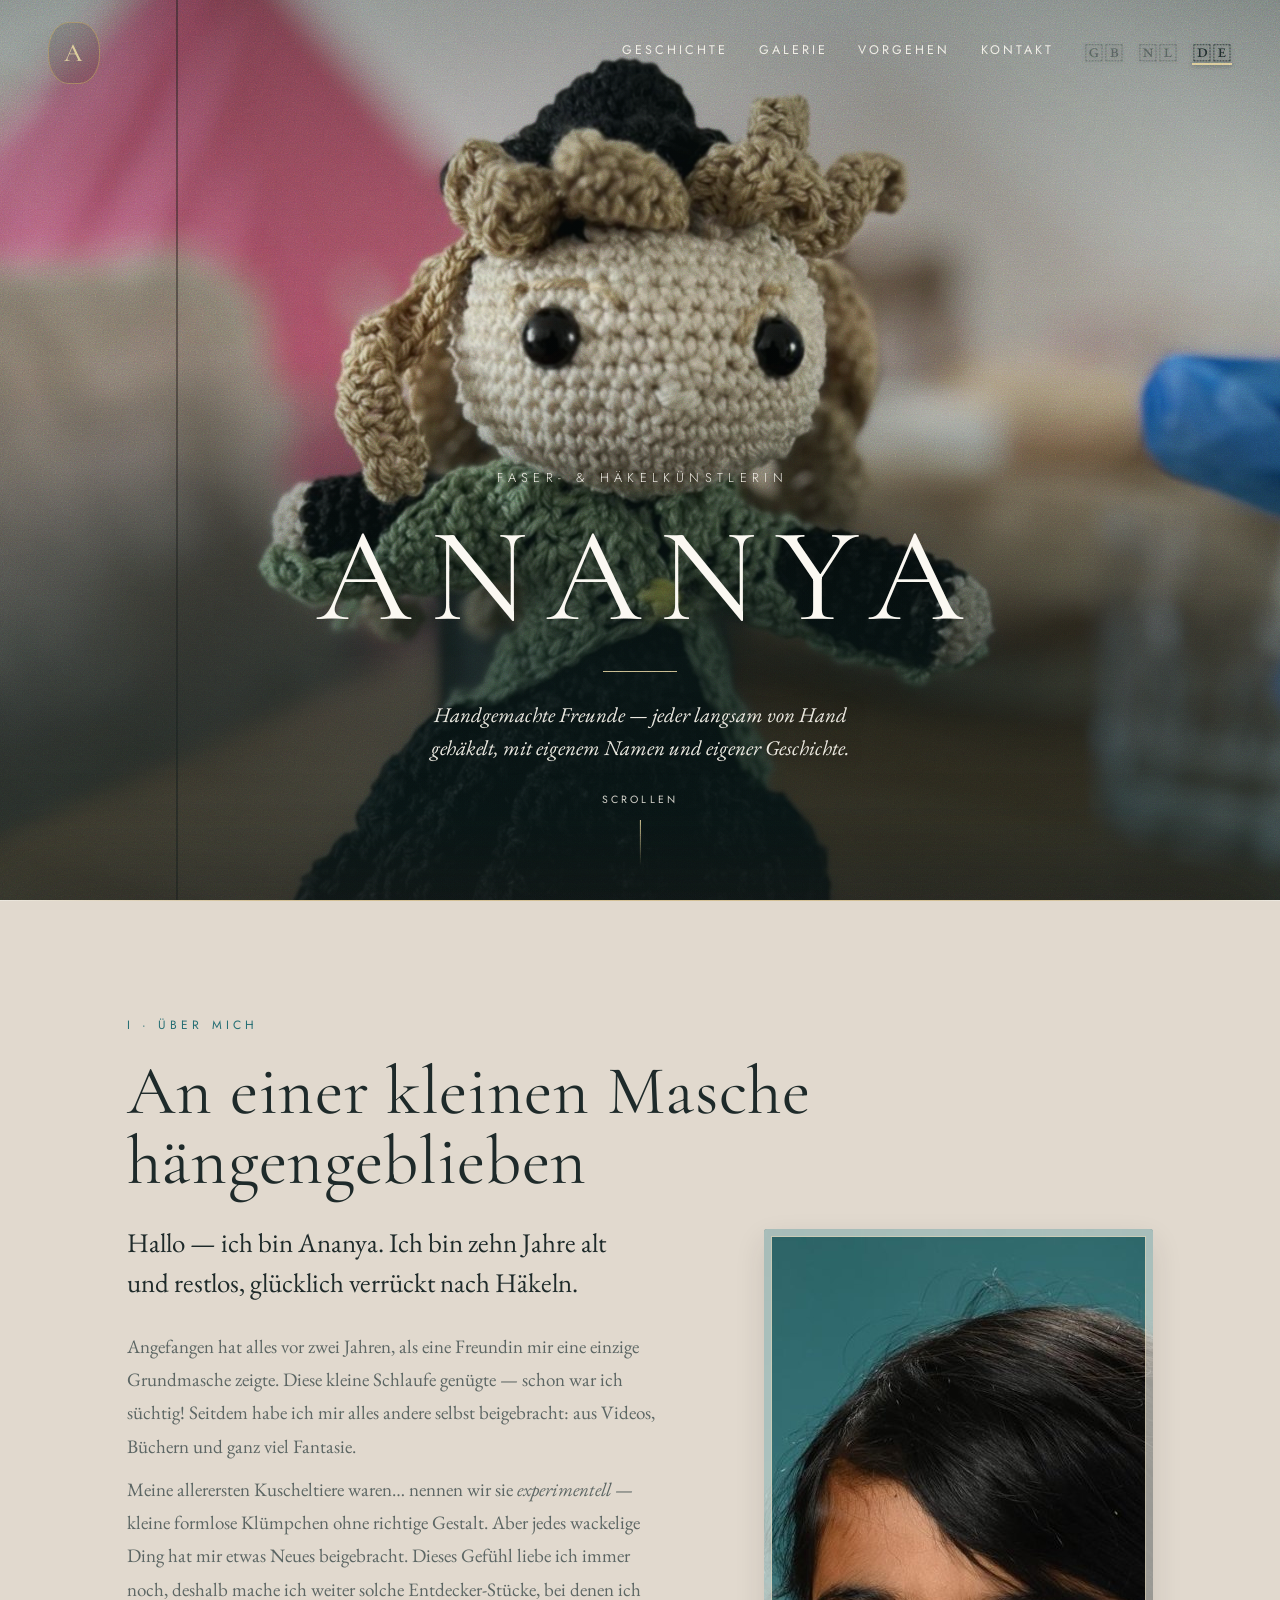
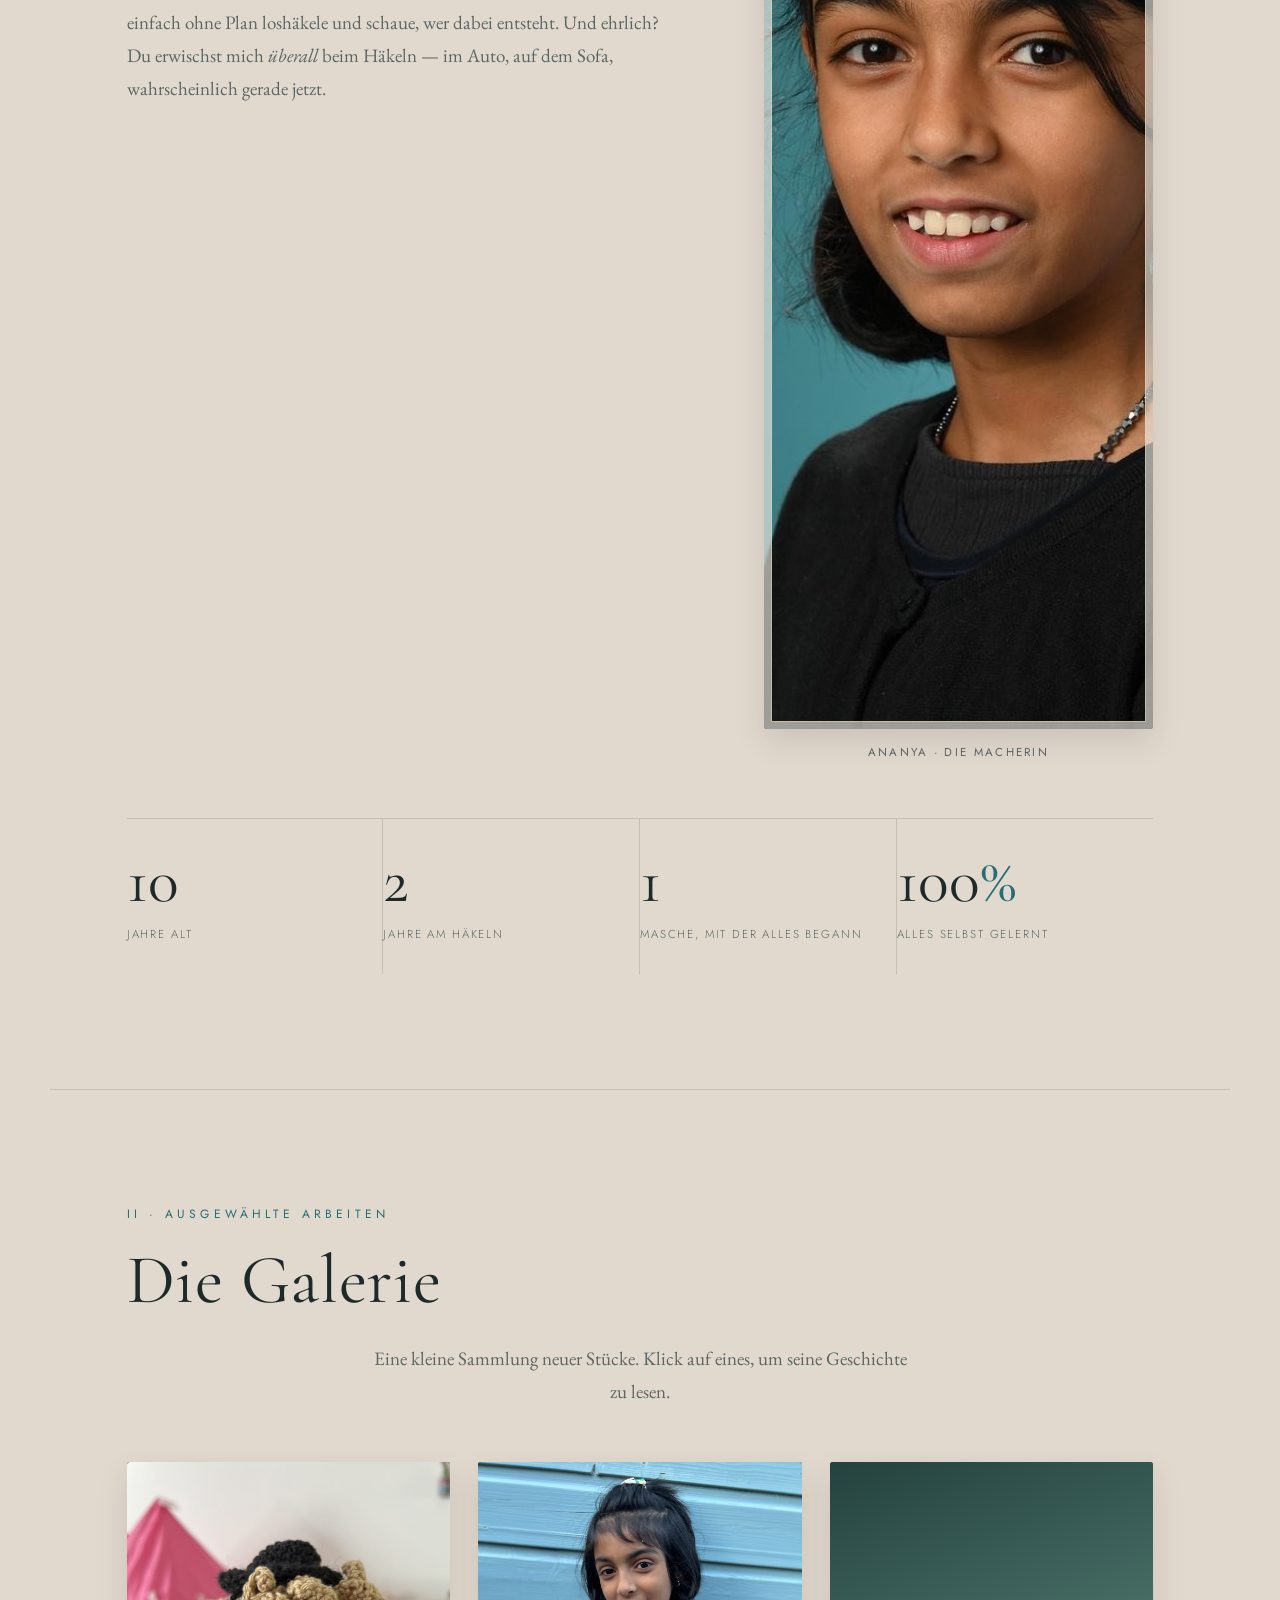
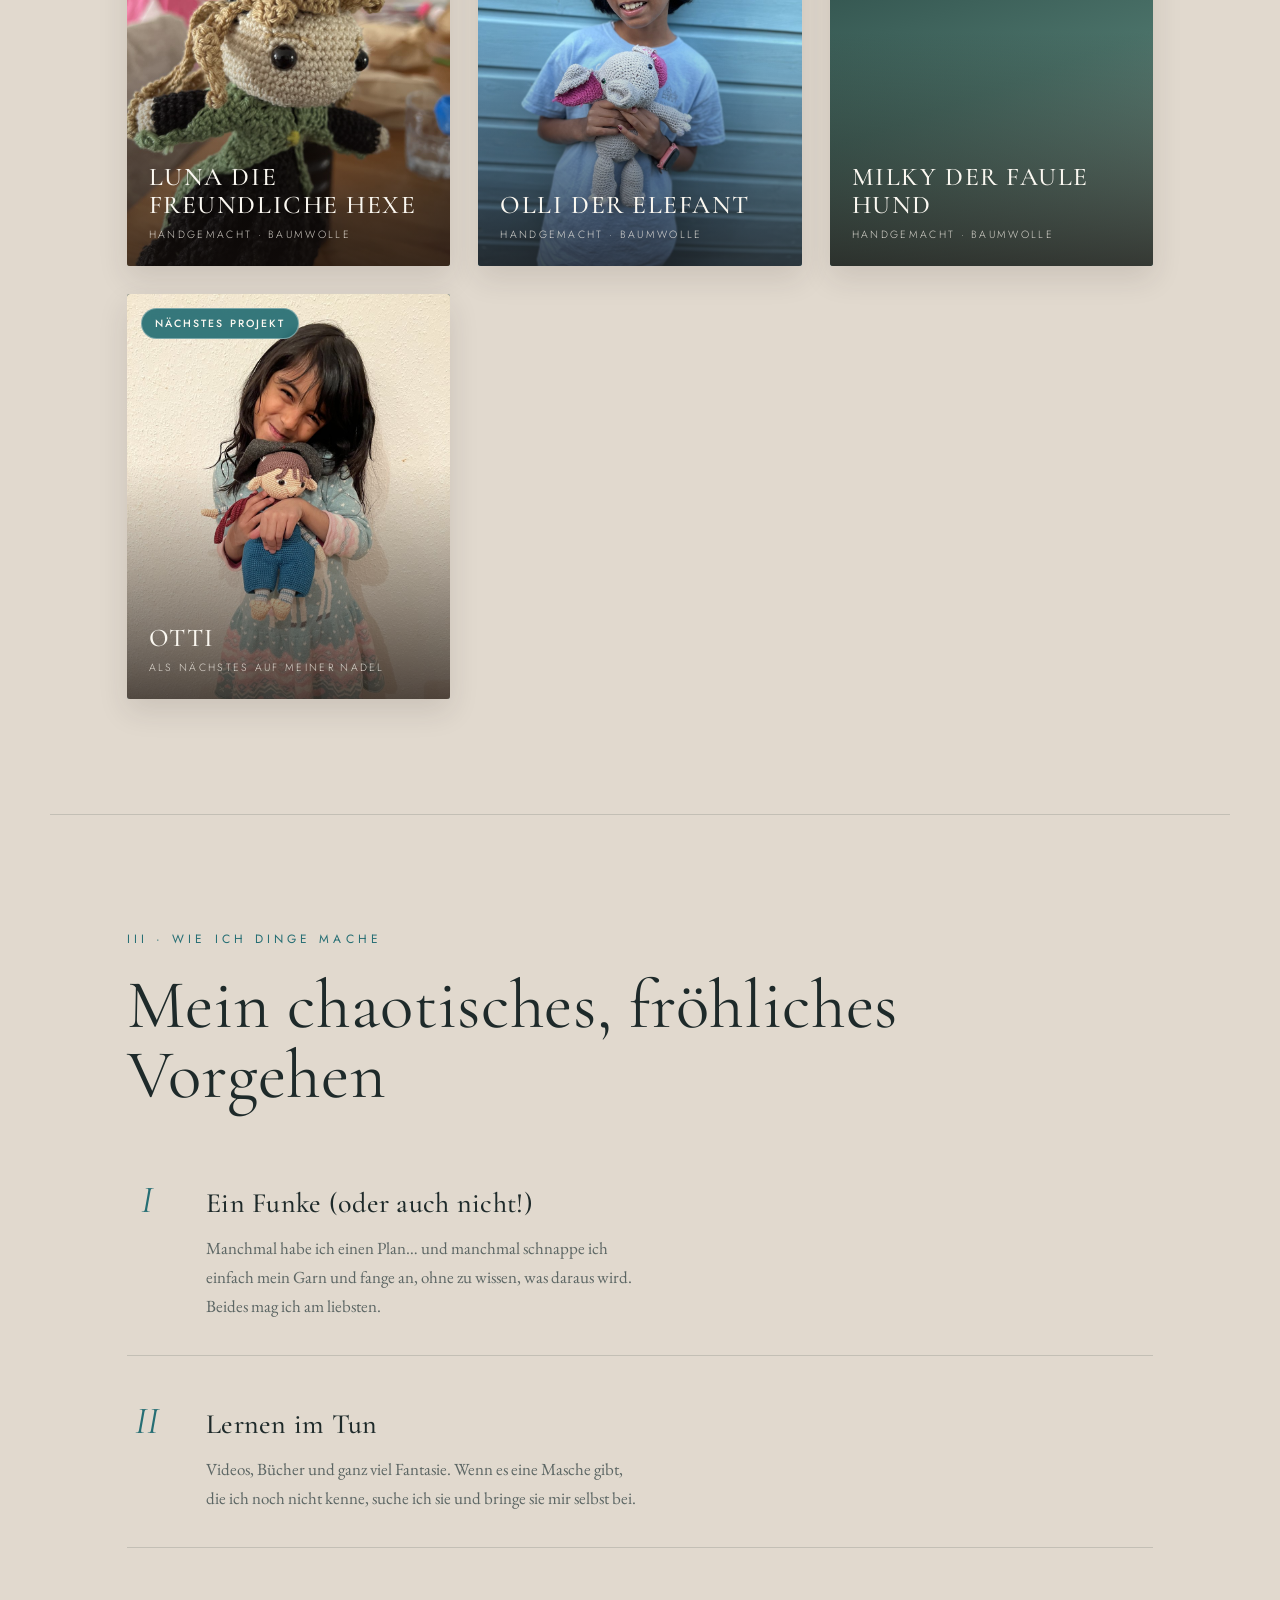
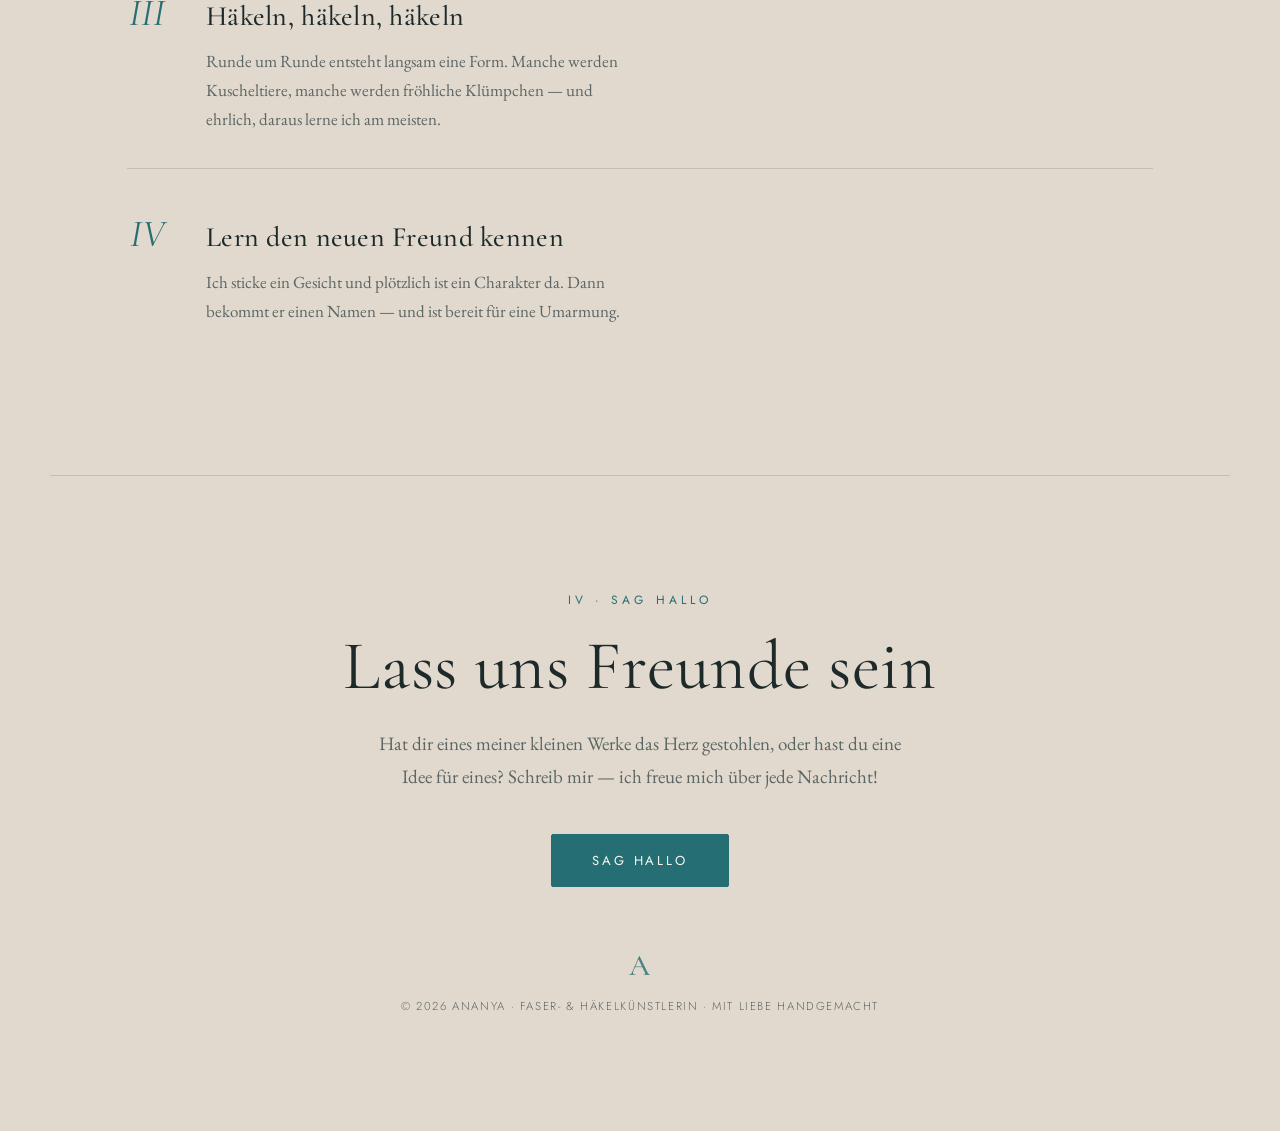
==== de.html @ 530c60c3 "Add Milky the Lazy Dog to the gallery Early finished piece added after Olli on all three language pa" ====
<!DOCTYPE html>
<html lang="de">
<head>
  <meta charset="UTF-8" />
  <meta name="viewport" content="width=device-width, initial-scale=1.0" />
  <meta name="description" content="Ananya — Faser- und Häkelkünstlerin. Mit Hingabe gefertigte Schätze zum Behalten, aus natürlichen Garnen in kleinen Mengen." />
  <title>Ananya · Faser- &amp; Häkelkünstlerin</title>
  <link rel="alternate" hreflang="en" href="https://anyaprojects.github.io/Crochet-web/" />
  <link rel="alternate" hreflang="nl" href="https://anyaprojects.github.io/Crochet-web/nl.html" />
  <link rel="alternate" hreflang="de" href="https://anyaprojects.github.io/Crochet-web/de.html" />
  <link rel="alternate" hreflang="x-default" href="https://anyaprojects.github.io/Crochet-web/" />
  <link rel="preconnect" href="https://fonts.googleapis.com" />
  <link rel="preconnect" href="https://fonts.gstatic.com" crossorigin />
  <link href="https://fonts.googleapis.com/css2?family=Cormorant+Garamond:ital,wght@0,300;0,400;0,500;0,600;1,400;1,500&family=EB+Garamond:ital,wght@0,400;0,500;1,400&family=Jost:wght@300;400;500&display=swap" rel="stylesheet" />
  <link rel="stylesheet" href="styles.css" />
</head>

<body>

  <div class="backdrop" aria-hidden="true">
    <div class="backdrop__photo"></div>
    <div class="backdrop__scrim"></div>
  </div>

  <div class="grain" aria-hidden="true"></div>

  <header class="topbar">
    <a class="monogram" href="#top" aria-label="Ananya — Startseite">
      <span class="monogram__mark">A</span>
    </a>
    <div class="topbar__right">
      <nav class="topnav" aria-label="Hauptmenü">
        <a href="#about">Geschichte</a>
        <a href="#gallery">Galerie</a>
        <a href="#process">Vorgehen</a>
        <a href="#contact">Kontakt</a>
      </nav>
      <nav class="langswitch" aria-label="Sprache">
        <a href="./" hreflang="en" title="English" aria-label="Englisch">🇬🇧</a>
        <a href="nl.html" hreflang="nl" title="Nederlands" aria-label="Niederländisch">🇳🇱</a>
        <a href="de.html" hreflang="de" title="Deutsch" aria-label="Deutsch" aria-current="true">🇩🇪</a>
      </nav>
    </div>
  </header>

  <main id="top">

    <section class="hero">
      <div class="hero__center">
        <p class="hero__eyebrow">Faser- &amp; Häkelkünstlerin</p>
        <h1 class="hero__name">Ananya</h1>
        <div class="hero__rule" aria-hidden="true"></div>
        <p class="hero__tag">Handgemachte Freunde — jeder langsam von Hand gehäkelt, mit eigenem Namen und eigener Geschichte.</p>
      </div>
      <a class="hero__cue" href="#about" aria-label="Zum Entdecken scrollen">
        <span>Scrollen</span>
        <span class="hero__cue-line" aria-hidden="true"></span>
      </a>
    </section>

    <div class="sheet">

      <!-- ÜBER MICH / GESCHICHTE -->
      <section id="about" class="section reveal">
        <p class="kicker">I · Über mich</p>
        <h2 class="h2">An einer kleinen Masche hängengeblieben</h2>

        <div class="about-grid">
          <div class="about-text">
            <p class="lede">
              Hallo — ich bin Ananya. Ich bin zehn Jahre alt und restlos,
              glücklich verrückt nach Häkeln.
            </p>
            <p class="prose">
              Angefangen hat alles vor zwei Jahren, als eine Freundin mir eine
              einzige Grundmasche zeigte. Diese kleine Schlaufe genügte — schon
              war ich süchtig! Seitdem habe ich mir alles andere selbst
              beigebracht: aus Videos, Büchern und ganz viel Fantasie.
            </p>
            <p class="prose">
              Meine allerersten Kuscheltiere waren… nennen wir sie
              <em>experimentell</em> — kleine formlose Klümpchen ohne richtige
              Gestalt. Aber jedes wackelige Ding hat mir etwas Neues beigebracht.
              Dieses Gefühl liebe ich immer noch, deshalb mache ich weiter solche
              Entdecker-Stücke, bei denen ich einfach ohne Plan loshäkele und
              schaue, wer dabei entsteht. Und ehrlich? Du erwischst mich
              <em>überall</em> beim Häkeln — im Auto, auf dem Sofa, wahrscheinlich
              gerade jetzt.
            </p>
          </div>

          <figure class="maker-figure">
            <div class="maker-figure__frame">
              <img src="images/portrait-maker.jpg"
                   alt="Porträt von Ananya, Faser- und Häkelkünstlerin"
                   loading="lazy" width="880" height="1100" />
            </div>
            <figcaption>Ananya · die Macherin</figcaption>
          </figure>
        </div>

        <ul class="stats" aria-label="Höhepunkte">
          <li class="stat">
            <span class="stat__num">10</span>
            <span class="stat__label">Jahre alt</span>
          </li>
          <li class="stat">
            <span class="stat__num">2</span>
            <span class="stat__label">Jahre am Häkeln</span>
          </li>
          <li class="stat">
            <span class="stat__num">1</span>
            <span class="stat__label">Masche, mit der alles begann</span>
          </li>
          <li class="stat">
            <span class="stat__num">100<span class="stat__accent">%</span></span>
            <span class="stat__label">Alles selbst gelernt</span>
          </li>
        </ul>
      </section>

      <!-- GALERIE -->
      <section id="gallery" class="section reveal">
        <p class="kicker">II · Ausgewählte Arbeiten</p>
        <h2 class="h2">Die Galerie</h2>
        <p class="prose prose--center">Eine kleine Sammlung neuer Stücke. Klick auf eines, um seine Geschichte zu lesen.</p>

        <div class="gallery" role="list">

          <!-- LUNA — fertig -->
          <button class="piece" type="button" role="listitem"
                  style="--photo:url('images/gallery-01.jpg')"
                  data-title="Luna die freundliche Hexe"
                  data-yarn="Baumwolle — Salbeigrün, Schwarz &amp; Weizen"
                  data-stitch="Amigurumi, feste Maschen in Runden"
                  data-swatch="e"
                  data-story="Luna ist eine freundliche kleine Hexe, die ich gemacht habe — ein salbeigrüner Mantel, ein schwingendes schwarzes Kleid, goldene Locken und ein kleiner spitzer Hut. Ihr Gesicht habe ich von Hand bestickt, damit sie lieb und neugierig schaut. Sie ist eine Glücksfreundin, keine gruselige Hexe!">
            <span class="piece__img" data-swatch="e"></span>
            <span class="piece__scrim"></span>
            <span class="piece__meta">
              <span class="piece__name">Luna die freundliche Hexe</span>
              <span class="piece__tag">Handgemacht · Baumwolle</span>
            </span>
          </button>

          <!-- OLLI — fertig -->
          <button class="piece" type="button" role="listitem"
                  style="--photo:url('images/gallery-03.jpg')"
                  data-title="Olli der Elefant"
                  data-yarn="Baumwolle — Taubengrau &amp; Magenta"
                  data-stitch="Amigurumi, feste Maschen in Runden"
                  data-swatch="d"
                  data-story="Olli ist ein fröhlicher, verspielter Elefant, inspiriert von einem meiner engen Freunde. Er ist aus weichem taubengrauem Baumwollgarn gehäkelt, mit großen Schlappohren in leuchtendem Magenta, einem kleinen geringelten Rüssel und einem frechen Grinsen. Er ist immer für ein Spiel zu haben — oder zum Kuscheln.">
            <span class="piece__img" data-swatch="d"></span>
            <span class="piece__scrim"></span>
            <span class="piece__meta">
              <span class="piece__name">Olli der Elefant</span>
              <span class="piece__tag">Handgemacht · Baumwolle</span>
            </span>
          </button>

          <!-- MILKY — fertig (frühes Werk; füge images/gallery-04.jpg für ein Foto hinzu) -->
          <button class="piece" type="button" role="listitem"
                  data-title="Milky der faule Hund"
                  data-yarn="Baumwolle — Creme &amp; Milchweiß"
                  data-stitch="Amigurumi, feste Maschen in Runden"
                  data-swatch="c"
                  data-story="Milky ist der faulste kleine Blob meiner ganzen Sammlung — und ehrlich gesagt auch der allersüßeste. Einer der allerersten Freunde, die ich je gemacht habe: Dieser verschlafene Hund ist ganz weiche, cremefarbene Kuschelei und hat es mit gar nichts eilig. Am glücklichsten ist er, wenn er flach daliegt und einfach nichts tut, für immer.">
            <span class="piece__img" data-swatch="c"></span>
            <span class="piece__scrim"></span>
            <span class="piece__meta">
              <span class="piece__name">Milky der faule Hund</span>
              <span class="piece__tag">Handgemacht · Baumwolle</span>
            </span>
          </button>

          <!-- OTTI — nächstes Projekt -->
          <button class="piece" type="button" role="listitem"
                  style="--photo:url('images/gallery-02.jpg')"
                  data-title="Otti"
                  data-yarn="Baumwolle — Petrol &amp; Anthrazit"
                  data-stitch="Amigurumi, feste Maschen in Runden"
                  data-swatch="b"
                  data-story="Otti ist der kleine Freund, den ich als Nächstes mache — ein fröhlicher Kerl in petrolfarbener Latzhose und einem schlaffen grauen Hut. Auf dieses Projekt freue ich mich am meisten, und er kommt in die Galerie, sobald er fertig ist!">
            <span class="piece__badge">Nächstes Projekt</span>
            <span class="piece__img" data-swatch="b"></span>
            <span class="piece__scrim"></span>
            <span class="piece__meta">
              <span class="piece__name">Otti</span>
              <span class="piece__tag">Als Nächstes auf meiner Nadel</span>
            </span>
          </button>

        </div>
      </section>

      <!-- VORGEHEN -->
      <section id="process" class="section reveal">
        <p class="kicker">III · Wie ich Dinge mache</p>
        <h2 class="h2">Mein chaotisches, fröhliches Vorgehen</h2>

        <ol class="process">
          <li class="step">
            <span class="step__num">I</span>
            <div class="step__body">
              <h3 class="step__title">Ein Funke (oder auch nicht!)</h3>
              <p>Manchmal habe ich einen Plan… und manchmal schnappe ich einfach mein Garn und fange an, ohne zu wissen, was daraus wird. Beides mag ich am liebsten.</p>
            </div>
          </li>
          <li class="step">
            <span class="step__num">II</span>
            <div class="step__body">
              <h3 class="step__title">Lernen im Tun</h3>
              <p>Videos, Bücher und ganz viel Fantasie. Wenn es eine Masche gibt, die ich noch nicht kenne, suche ich sie und bringe sie mir selbst bei.</p>
            </div>
          </li>
          <li class="step">
            <span class="step__num">III</span>
            <div class="step__body">
              <h3 class="step__title">Häkeln, häkeln, häkeln</h3>
              <p>Runde um Runde entsteht langsam eine Form. Manche werden Kuscheltiere, manche werden fröhliche Klümpchen — und ehrlich, daraus lerne ich am meisten.</p>
            </div>
          </li>
          <li class="step">
            <span class="step__num">IV</span>
            <div class="step__body">
              <h3 class="step__title">Lern den neuen Freund kennen</h3>
              <p>Ich sticke ein Gesicht und plötzlich ist ein Charakter da. Dann bekommt er einen Namen — und ist bereit für eine Umarmung.</p>
            </div>
          </li>
        </ol>
      </section>

      <!-- KONTAKT / FOOTER -->
      <footer id="contact" class="section section--contact reveal">
        <p class="kicker">IV · Sag Hallo</p>
        <h2 class="h2">Lass uns Freunde sein</h2>
        <p class="prose prose--center">
          Hat dir eines meiner kleinen Werke das Herz gestohlen, oder hast du
          eine Idee für eines? Schreib mir — ich freue mich über jede Nachricht!
        </p>
        <a class="btn" data-contact data-subject="Hallo über deine Website" href="#contact">Sag Hallo</a>

        <div class="footer__base">
          <span class="monogram__mark monogram__mark--sm">A</span>
          <p class="footer__fine">© <span id="year"></span> Ananya · Faser- &amp; Häkelkünstlerin · Mit Liebe handgemacht</p>
        </div>
      </footer>

    </div><!-- /.sheet -->
  </main>

  <!-- LIGHTBOX -->
  <div class="lightbox" id="lightbox" role="dialog" aria-modal="true" aria-labelledby="lb-title" hidden>
    <div class="lightbox__backdrop" data-close></div>
    <div class="lightbox__panel" role="document">
      <button class="lightbox__close" type="button" data-close aria-label="Vorschau schließen">×</button>
      <div class="lightbox__media" id="lb-media" aria-hidden="true"></div>
      <div class="lightbox__body">
        <p class="kicker">Ausgewählte Arbeit</p>
        <h3 class="lightbox__title" id="lb-title">Name des Stücks</h3>
        <div class="lightbox__rule" aria-hidden="true"></div>
        <dl class="lightbox__specs">
          <div class="spec">
            <dt>Garnart</dt>
            <dd id="lb-yarn">—</dd>
          </div>
          <div class="spec">
            <dt>Verwendete Masche</dt>
            <dd id="lb-stitch">—</dd>
          </div>
        </dl>
        <p class="lightbox__story" id="lb-story">Beschreibung der Geschichte.</p>
      </div>
    </div>
  </div>

  <script src="script.js"></script>
</body>
</html>
---- styles.css ----
/* =========================================================================
   ANANYA — Fiber & Crochet Artist | Editorial Portfolio
   styles.css
   -------------------------------------------------------------------------
   A quiet, devotional, fine-art aesthetic. One fixed full-bleed photograph
   sits behind everything; content scrolls over it on a frosted cream sheet.
   Palette: marsala · cream · sage · gold. Type: Cormorant Garamond (display,
   widely tracked), EB Garamond (prose), Jost (small uppercase labels).

   CONTENTS
     1. Tokens
     2. Base + grain
     3. Fixed backdrop (the photograph)
     4. Topbar (monogram + nav)
     5. Hero
     6. Sheet + sections (kicker, headings, prose)
     7. Stats
     8. Gallery (reference-style image cards)
     9. Process
    10. Contact + button + footer
    11. Lightbox
    12. Motion
    13. Responsive
   ========================================================================= */

/* -------------------------------------------------------------------------
   1. TOKENS
   ------------------------------------------------------------------------- */
:root {
  --font-display: "Cormorant Garamond", Georgia, serif;
  --font-prose:   "EB Garamond", Georgia, serif;
  --font-label:   "Jost", system-ui, sans-serif;

  /* Teal & cream palette — teal sampled from Ananya's portrait (#30676B) */
  --bone:       #F4EEE3;   /* warm cream sheet     */
  --bone-2:     #E7E0D0;   /* deeper sand          */
  --paper:      #FBF8F1;   /* lightest cream       */
  --ink:        #1E2A2A;   /* deep teal-charcoal   */
  --ink-soft:   #5C6664;   /* muted slate          */
  --marsala:    #256E74;   /* PRIMARY accent — petrol teal */
  --marsala-2:  #184E54;   /* deeper teal          */
  --teal-glow:  #3F8B8F;   /* lighter teal         */
  --sage:       #7E8A6C;   /* soft green (Luna)    */
  --gold:       #C0A15B;   /* thread / trim gold — complements teal */
  --gold-soft:  #DAC994;
  --taupe:      #B4A48C;
  --line:       rgba(30, 42, 42, 0.15);
  --line-gold:  rgba(192, 161, 91, 0.55);

  /* Placeholder "photo" duotones for the gallery (muted, filmic, teal family) */
  --sw-a: linear-gradient(160deg, #12383c 0%, #256e74 55%, #4f9a9c 100%);   /* petrol teal */
  --sw-b: linear-gradient(160deg, #1c3038 0%, #3d5f70 55%, #6f92a6 100%);   /* steel blue  */
  --sw-c: linear-gradient(160deg, #24423f 0%, #4a7168 55%, #8aa79a 100%);   /* teal-green  */
  --sw-d: linear-gradient(160deg, #2f3a2c 0%, #566047 55%, #8b9a76 100%);   /* sage        */
  --sw-e: linear-gradient(160deg, #16343a 0%, #2f6068 55%, #5f9296 100%);   /* deep teal   */
  --sw-f: linear-gradient(160deg, #3a4a40 0%, #607a6a 55%, #9ab0a0 100%);   /* muted moss  */

  --radius:    4px;    /* editorial = nearly square corners */
  --radius-img: 3px;
  --shadow:    0 24px 60px rgba(43, 35, 32, 0.18);
  --shadow-sm: 0 12px 30px rgba(43, 35, 32, 0.12);
  --ease: cubic-bezier(0.22, 1, 0.36, 1);

  --sheet-max: 1180px;
}

/* -------------------------------------------------------------------------
   2. BASE + GRAIN
   ------------------------------------------------------------------------- */
*, *::before, *::after { box-sizing: border-box; }

html { scroll-behavior: smooth; }

body {
  margin: 0;
  font-family: var(--font-prose);
  color: var(--ink);
  background: #2b2320;      /* fallback behind the photo */
  line-height: 1.65;
  -webkit-font-smoothing: antialiased;
  text-rendering: optimizeLegibility;
}

img { max-width: 100%; display: block; }
a { color: inherit; }

/* Fine film grain across the whole page */
.grain {
  position: fixed;
  inset: 0;
  z-index: 60;
  pointer-events: none;
  opacity: 0.4;
  mix-blend-mode: overlay;
  background-image: url("data:image/svg+xml,%3Csvg xmlns='http://www.w3.org/2000/svg' width='160' height='160'%3E%3Cfilter id='n'%3E%3CfeTurbulence type='fractalNoise' baseFrequency='0.85' numOctaves='2' stitchTiles='stitch'/%3E%3C/filter%3E%3Crect width='100%25' height='100%25' filter='url(%23n)'/%3E%3C/svg%3E");
}

/* -------------------------------------------------------------------------
   3. FIXED BACKDROP — the single photograph (fixed via position, not
      background-attachment, which is janky on mobile).
   ------------------------------------------------------------------------- */
.backdrop { position: fixed; inset: 0; z-index: 0; overflow: hidden; }

.backdrop__photo {
  position: absolute;
  inset: -4%;
  /* Drop in images/hero.jpg to replace the gradient. The gradient is a
     mood-matched, out-of-focus placeholder (warm botanical haze). */
  --hero-photo: url("images/hero.jpg");
  background-image:
    var(--hero-photo, none),
    radial-gradient(60% 55% at 72% 30%, rgba(214, 199, 154, 0.55) 0%, rgba(214,199,154,0) 60%),
    radial-gradient(50% 60% at 22% 20%, rgba(158, 138, 106, 0.5) 0%, rgba(158,138,106,0) 60%),
    radial-gradient(80% 80% at 30% 90%, rgba(122, 46, 60, 0.35) 0%, rgba(122,46,60,0) 60%),
    linear-gradient(150deg, #6f6552 0%, #877a5f 40%, #7a6f58 70%, #514a3d 100%);
  background-size: cover;
  background-position: center 34%;   /* keep Luna's hat + face in frame */
  filter: saturate(0.94) contrast(1.02);
  transform: scale(1.02);
  will-change: transform;
}

/* Vignette + tint so overlaid text reads and the mood stays quiet */
.backdrop__scrim {
  position: absolute;
  inset: 0;
  background:
    /* soft dark pool low-center so the title reads over any photo */
    radial-gradient(90% 55% at 50% 74%, rgba(10,24,24,0.62) 0%, rgba(10,24,24,0) 72%),
    radial-gradient(120% 90% at 50% 26%, rgba(0,0,0,0) 40%, rgba(14,30,30,0.55) 100%),
    linear-gradient(180deg, rgba(14,30,30,0.40) 0%, rgba(14,30,30,0.10) 40%, rgba(14,30,30,0.52) 100%);
}

/* -------------------------------------------------------------------------
   4. TOPBAR — fixed monogram + minimal nav
   ------------------------------------------------------------------------- */
.topbar {
  position: fixed;
  top: 0; left: 0; right: 0;
  z-index: 50;
  display: flex;
  align-items: center;
  justify-content: space-between;
  padding: 22px clamp(20px, 4vw, 48px);
  pointer-events: none;
  transition: background-color 0.4s var(--ease), padding 0.4s var(--ease),
              box-shadow 0.4s var(--ease);
}
.topbar > * { pointer-events: auto; }

/* Scrolled state — over the cream sheet the bar tints so dark type reads */
.topbar.is-scrolled {
  padding-top: 14px;
  padding-bottom: 14px;
  background: rgba(245, 238, 225, 0.86);
  backdrop-filter: blur(14px) saturate(1.05);
  -webkit-backdrop-filter: blur(14px) saturate(1.05);
  box-shadow: 0 1px 0 var(--line-gold), 0 10px 30px rgba(43, 35, 32, 0.10);
}
.topbar.is-scrolled .topnav a { color: var(--ink); }
.topbar.is-scrolled .topnav a:hover { border-color: var(--marsala); }
.topbar.is-scrolled .langswitch a { color: var(--ink); }
.topbar.is-scrolled .langswitch a:hover { border-color: var(--marsala); }
.topbar.is-scrolled .monogram {
  background: transparent;
  border-color: var(--marsala);
}
.topbar.is-scrolled .monogram__mark { color: var(--marsala); }

.monogram {
  display: grid;
  place-items: center;
  width: 52px; height: 62px;
  border: 1px solid var(--line-gold);
  border-radius: 40% / 46%;      /* soft vesica/oval frame like the reference */
  text-decoration: none;
  background: rgba(30, 24, 20, 0.16);
  backdrop-filter: blur(6px);
  -webkit-backdrop-filter: blur(6px);
}
.monogram__mark {
  font-family: var(--font-display);
  font-weight: 500;
  font-size: 26px;
  letter-spacing: 0.04em;
  color: var(--gold-soft);
  line-height: 1;
}

.topnav { display: flex; gap: clamp(16px, 2.4vw, 34px); }
.topnav a {
  font-family: var(--font-label);
  font-weight: 400;
  font-size: 12.5px;
  letter-spacing: 0.24em;
  text-transform: uppercase;
  color: rgba(251, 247, 238, 0.9);
  text-decoration: none;
  padding-bottom: 4px;
  border-bottom: 1px solid transparent;
  transition: border-color 0.3s var(--ease), color 0.3s var(--ease);
}
.topnav a:hover { border-color: var(--gold-soft); }

/* Right-hand header group: section nav + always-on language switcher */
.topbar__right { display: flex; align-items: center; gap: clamp(14px, 2.4vw, 30px); }
.langswitch { display: flex; align-items: center; gap: 14px; }
.langswitch a {
  font-size: 19px;
  line-height: 1;
  text-decoration: none;
  opacity: 0.5;                       /* inactive flags recede */
  padding-bottom: 3px;
  border-bottom: 2px solid transparent;
  filter: drop-shadow(0 1px 2px rgba(0, 0, 0, 0.4));   /* legible over any photo */
  transition: opacity 0.25s var(--ease), border-color 0.25s var(--ease), transform 0.25s var(--ease);
}
.langswitch a:hover { opacity: 1; transform: translateY(-1px); }
.langswitch a[aria-current="true"] { opacity: 1; border-bottom-color: var(--gold-soft); }

/* -------------------------------------------------------------------------
   5. HERO — the photograph shows through; only the title lives here
   ------------------------------------------------------------------------- */
main { position: relative; z-index: 10; }

.hero {
  position: relative;
  min-height: 100vh;
  display: flex;
  flex-direction: column;
  align-items: center;
  justify-content: flex-end;      /* title sits low, over Luna's dark dress */
  text-align: center;
  color: var(--paper);
  padding: 120px 24px clamp(96px, 15vh, 168px);
}

.hero__eyebrow {
  margin: 0 0 26px;
  font-family: var(--font-label);
  font-weight: 300;
  font-size: clamp(11px, 1vw, 13px);
  letter-spacing: 0.42em;
  text-transform: uppercase;
  color: rgba(251, 247, 238, 0.92);
  text-indent: 0.42em;
  text-shadow: 0 1px 16px rgba(10, 22, 22, 0.55);
}

.hero__name {
  margin: 0;
  font-family: var(--font-display);
  font-weight: 400;
  font-size: clamp(58px, 10.5vw, 158px);
  line-height: 0.94;
  letter-spacing: 0.14em;
  text-indent: 0.14em;            /* balances the tracking */
  text-transform: uppercase;
  text-shadow: 0 2px 40px rgba(0,0,0,0.35);
}

.hero__rule {
  width: 74px; height: 1px;
  margin: 30px auto 26px;
  background: var(--gold-soft);
  opacity: 0.9;
}

.hero__tag {
  margin: 0 auto;
  max-width: 44ch;
  font-family: var(--font-prose);
  font-style: italic;
  font-size: clamp(16px, 1.7vw, 21px);
  line-height: 1.6;
  color: rgba(251, 247, 238, 0.92);
  text-shadow: 0 1px 18px rgba(10, 22, 22, 0.5);
}

.hero__cue {
  position: absolute;
  bottom: 34px; left: 50%;
  transform: translateX(-50%);
  display: flex;
  flex-direction: column;
  align-items: center;
  gap: 12px;
  text-decoration: none;
  font-family: var(--font-label);
  font-size: 10.5px;
  letter-spacing: 0.3em;
  text-transform: uppercase;
  color: rgba(251, 247, 238, 0.8);
}
.hero__cue-line {
  width: 1px; height: 46px;
  background: linear-gradient(180deg, var(--gold-soft), transparent);
  animation: cue 2.4s var(--ease) infinite;
  transform-origin: top;
}
@keyframes cue {
  0%, 100% { transform: scaleY(0.4); opacity: 0.5; }
  50%      { transform: scaleY(1);   opacity: 1; }
}

/* -------------------------------------------------------------------------
   6. SHEET + SECTIONS — frosted cream paper over the fixed photo
   ------------------------------------------------------------------------- */
.sheet {
  position: relative;
  background: rgba(245, 238, 225, 0.90);
  backdrop-filter: blur(22px) saturate(1.05);
  -webkit-backdrop-filter: blur(22px) saturate(1.05);
  border-top: 1px solid rgba(255, 255, 255, 0.35);
  box-shadow: 0 -30px 80px rgba(30, 24, 20, 0.35);
}
/* thin gold hairline crowning the sheet */
.sheet::before {
  content: "";
  position: absolute;
  top: -1px; left: 0; right: 0;
  height: 1px;
  background: linear-gradient(90deg, transparent, var(--line-gold) 20%, var(--line-gold) 80%, transparent);
}

.section {
  max-width: var(--sheet-max);
  margin: 0 auto;
  padding: clamp(64px, 9vw, 130px) clamp(24px, 6vw, 88px);
  border-bottom: 1px solid var(--line);
}
.section:last-child { border-bottom: 0; }

/* Roman-numeral uppercase kicker */
.kicker {
  margin: 0 0 20px;
  font-family: var(--font-label);
  font-weight: 400;
  font-size: 12px;
  letter-spacing: 0.34em;
  text-transform: uppercase;
  color: var(--marsala);
}

.h2 {
  margin: 0 0 26px;
  font-family: var(--font-display);
  font-weight: 400;
  font-size: clamp(38px, 5.4vw, 72px);
  line-height: 1.02;
  letter-spacing: 0.01em;
  color: var(--ink);
}

.lede {
  font-size: clamp(21px, 2.3vw, 27px);
  line-height: 1.5;
  color: var(--ink);
  max-width: 40ch;
  margin: 0 0 26px;
}

.prose {
  font-size: clamp(17px, 1.5vw, 19px);
  line-height: 1.75;
  color: var(--ink-soft);
  max-width: 60ch;
  margin: 0 0 10px;
}
.prose--center { text-align: center; margin-left: auto; margin-right: auto; }

/* -------------------------------------------------------------------------
   7. STATS
   ------------------------------------------------------------------------- */
.stats {
  list-style: none;
  margin: 56px 0 0;
  padding: 0;
  display: grid;
  grid-template-columns: repeat(4, 1fr);
  gap: 0;
  border-top: 1px solid var(--line);
}
.stat {
  padding: 30px 24px 30px 0;
  border-right: 1px solid var(--line);
}
.stat:last-child { border-right: 0; }
.stat__num {
  display: block;
  font-family: var(--font-display);
  font-weight: 400;
  font-size: clamp(42px, 5vw, 66px);
  line-height: 1;
  color: var(--ink);
}
.stat__accent { color: var(--marsala); }
.stat__label {
  display: block;
  margin-top: 12px;
  font-family: var(--font-label);
  font-weight: 300;
  font-size: 11.5px;
  letter-spacing: 0.16em;
  text-transform: uppercase;
  color: var(--ink-soft);
}

/* -------------------------------------------------------------------------
   8. GALLERY — reference-style full-image cards
   ------------------------------------------------------------------------- */
.gallery {
  margin-top: 54px;
  display: grid;
  grid-template-columns: repeat(auto-fill, minmax(260px, 1fr));
  gap: clamp(18px, 2.2vw, 30px);
}

.piece {
  position: relative;
  appearance: none;
  border: 0;
  padding: 0;
  cursor: pointer;
  overflow: hidden;
  border-radius: var(--radius-img);
  aspect-ratio: 4 / 5;
  background: var(--marsala-2);
  box-shadow: var(--shadow-sm);
  isolation: isolate;
}

/* The photo/placeholder layer */
.piece__img {
  position: absolute;
  inset: 0;
  z-index: 0;
  /* Real photo (images/gallery-0N.jpg) via inline --photo, gradient behind */
  background-image: var(--photo, none), var(--sw-a);
  background-size: cover, cover;
  background-position: center, center;
  transition: transform 1.1s var(--ease);
}
.piece[data-swatch="a"] .piece__img { background-image: var(--photo, none), var(--sw-a); }
.piece[data-swatch="b"] .piece__img { background-image: var(--photo, none), var(--sw-b); }
.piece[data-swatch="c"] .piece__img { background-image: var(--photo, none), var(--sw-c); }
.piece[data-swatch="d"] .piece__img { background-image: var(--photo, none), var(--sw-d); }
.piece[data-swatch="e"] .piece__img { background-image: var(--photo, none), var(--sw-e); }
.piece[data-swatch="f"] .piece__img { background-image: var(--photo, none), var(--sw-f); }

/* Bottom scrim for legible captions (like the reference) */
.piece__scrim {
  position: absolute;
  inset: 0;
  z-index: 1;
  background: linear-gradient(180deg, rgba(20,14,12,0) 42%, rgba(20,14,12,0.72) 100%);
  transition: opacity 0.6s var(--ease);
}

.piece__meta {
  position: absolute;
  z-index: 2;
  left: 0; right: 0; bottom: 0;
  padding: 22px 22px 24px;
  text-align: left;
  color: var(--paper);
}
.piece__name {
  display: block;
  font-family: var(--font-display);
  font-weight: 500;
  font-size: clamp(22px, 2vw, 27px);
  letter-spacing: 0.06em;
  line-height: 1.1;
  text-transform: uppercase;
}
.piece__tag {
  display: inline-block;
  margin-top: 8px;
  font-family: var(--font-label);
  font-weight: 300;
  font-size: 10.5px;
  letter-spacing: 0.22em;
  text-transform: uppercase;
  color: rgba(251, 247, 238, 0.82);
}
/* thin gold rule that draws in on hover */
.piece__meta::before {
  content: "";
  display: block;
  width: 0; height: 1px;
  margin-bottom: 14px;
  background: var(--gold-soft);
  transition: width 0.6s var(--ease);
}

.piece:hover .piece__img,
.piece:focus-visible .piece__img { transform: scale(1.06); }
.piece:hover .piece__meta::before,
.piece:focus-visible .piece__meta::before { width: 42px; }
.piece:focus-visible { outline: 2px solid var(--gold); outline-offset: 3px; }

/* Ensure real photos fill each card (background layers already cover) */
.piece__img { background-repeat: no-repeat; }

/* "Next make" corner badge on the Otto card */
.piece__badge {
  position: absolute;
  z-index: 3;
  top: 14px; left: 14px;
  font-family: var(--font-label);
  font-weight: 500;
  font-size: 10.5px;
  letter-spacing: 0.2em;
  text-transform: uppercase;
  color: var(--paper);
  background: rgba(37, 110, 116, 0.92);   /* teal */
  border: 1px solid rgba(255,255,255,0.35);
  padding: 7px 13px;
  border-radius: 999px;
  backdrop-filter: blur(4px);
  -webkit-backdrop-filter: blur(4px);
}

/* Coming-soon placeholder tiles */
.piece--soon {
  display: grid;
  place-items: center;
  cursor: default;
  background:
    repeating-linear-gradient(45deg, rgba(37,110,116,0.04) 0 12px, rgba(37,110,116,0) 12px 24px),
    var(--paper);
  border: 1px dashed rgba(37, 110, 116, 0.35);
  box-shadow: none;
}
.piece--soon:hover { transform: none; box-shadow: none; }
.piece__soon-inner { display: grid; justify-items: center; gap: 12px; text-align: center; }
.piece__soon-mark { font-size: 26px; color: var(--marsala); opacity: 0.7; }
.piece__soon-label {
  font-family: var(--font-label);
  font-weight: 400;
  font-size: 12px;
  letter-spacing: 0.2em;
  text-transform: uppercase;
  line-height: 1.7;
  color: var(--ink-soft);
}

/* ---- ABOUT: two-column text + maker portrait ---- */
.about-grid {
  display: grid;
  grid-template-columns: 1.25fr 0.85fr;
  gap: clamp(32px, 5vw, 72px);
  align-items: start;
}
.about-text { min-width: 0; }

.maker-figure { margin: 6px 0 0; }
.maker-figure__frame {
  position: relative;
  border-radius: var(--radius-img);
  overflow: hidden;
  box-shadow: var(--shadow-sm);
  /* thin gold inner frame like a gallery print */
  outline: 1px solid var(--line-gold);
  outline-offset: -8px;
}
.maker-figure__frame::after {
  content: "";
  position: absolute;
  inset: 0;
  box-shadow: inset 0 0 0 8px rgba(251, 248, 241, 0.6);
  pointer-events: none;
}
.maker-figure img {
  width: 100%;
  aspect-ratio: 4 / 5;
  object-fit: cover;
  display: block;
}
.maker-figure figcaption {
  margin-top: 14px;
  font-family: var(--font-label);
  font-weight: 400;
  font-size: 11.5px;
  letter-spacing: 0.2em;
  text-transform: uppercase;
  color: var(--ink-soft);
  text-align: center;
}

/* -------------------------------------------------------------------------
   9. PROCESS
   ------------------------------------------------------------------------- */
.process { list-style: none; margin: 52px 0 0; padding: 0; }
.step {
  display: flex;
  gap: clamp(20px, 3vw, 40px);
  padding: 34px 0;
  border-top: 1px solid var(--line);
  align-items: baseline;
}
.step:first-child { border-top: 0; padding-top: 6px; }
.step__num {
  font-family: var(--font-display);
  font-weight: 400;
  font-style: italic;
  font-size: clamp(26px, 3vw, 40px);
  color: var(--marsala);
  flex-shrink: 0;
  width: 2.4ch;
  text-align: center;
}
.step__title {
  margin: 0 0 8px;
  font-family: var(--font-display);
  font-weight: 500;
  font-size: clamp(22px, 2.2vw, 28px);
  letter-spacing: 0.01em;
  color: var(--ink);
}
.step__body p {
  margin: 0;
  font-size: 17px;
  line-height: 1.7;
  color: var(--ink-soft);
  max-width: 54ch;
}

/* -------------------------------------------------------------------------
   10. CONTACT + BUTTON + FOOTER
   ------------------------------------------------------------------------- */
.section--contact { text-align: center; }
.section--contact .kicker { color: var(--marsala); }

.btn {
  display: inline-block;
  margin-top: 30px;
  padding: 15px 40px;
  font-family: var(--font-label);
  font-weight: 400;
  font-size: 13px;
  letter-spacing: 0.22em;
  text-transform: uppercase;
  text-decoration: none;
  color: var(--paper);
  background: var(--marsala);
  border: 1px solid var(--marsala);
  border-radius: 2px;
  transition: background-color 0.35s var(--ease), color 0.35s var(--ease), transform 0.35s var(--ease);
}
.btn:hover {
  background: transparent;
  color: var(--marsala);
  transform: translateY(-2px);
}

.footer__base {
  margin-top: 64px;
  display: flex;
  flex-direction: column;
  align-items: center;
  gap: 16px;
}
.monogram__mark--sm { font-size: 30px; color: var(--marsala); opacity: 0.8; }
.footer__fine {
  margin: 0;
  font-family: var(--font-label);
  font-weight: 300;
  font-size: 11.5px;
  letter-spacing: 0.14em;
  text-transform: uppercase;
  color: var(--ink-soft);
}

/* -------------------------------------------------------------------------
   11. LIGHTBOX
   ------------------------------------------------------------------------- */
.lightbox {
  position: fixed;
  inset: 0;
  z-index: 300;
  display: grid;
  place-items: center;
  padding: 24px;
}
.lightbox[hidden] { display: none; }

.lightbox__backdrop {
  position: absolute;
  inset: 0;
  background: rgba(26, 18, 16, 0.62);
  backdrop-filter: blur(8px);
  -webkit-backdrop-filter: blur(8px);
  animation: fade 0.35s var(--ease);
}
.lightbox__panel {
  position: relative;
  z-index: 1;
  width: min(960px, 100%);
  max-height: 90vh;
  overflow: auto;
  display: grid;
  grid-template-columns: 1.05fr 1fr;
  background: var(--paper);
  border-radius: var(--radius);
  box-shadow: var(--shadow);
  animation: pop 0.4s var(--ease);
}
.lightbox__media {
  min-height: 380px;
  background-image: var(--lb-photo, none), var(--lb-swatch, var(--sw-a));
  background-size: cover, cover;
  background-position: center, center;
}
.lightbox__body { padding: clamp(28px, 3.4vw, 52px); }
.lightbox__title {
  margin: 12px 0 0;
  font-family: var(--font-display);
  font-weight: 500;
  font-size: clamp(30px, 3.2vw, 46px);
  letter-spacing: 0.04em;
  text-transform: uppercase;
  line-height: 1.02;
  color: var(--ink);
}
.lightbox__rule { width: 54px; height: 1px; margin: 20px 0 24px; background: var(--gold); }
.lightbox__specs { margin: 0 0 26px; display: grid; gap: 18px; }
.spec { margin: 0; }
.spec dt {
  font-family: var(--font-label);
  font-weight: 400;
  font-size: 10.5px;
  letter-spacing: 0.2em;
  text-transform: uppercase;
  color: var(--marsala);
  margin-bottom: 6px;
}
.spec dd { margin: 0; font-size: 19px; color: var(--ink); }
.lightbox__story { margin: 0; font-size: 18px; font-style: italic; line-height: 1.7; color: var(--ink-soft); }

.lightbox__close {
  position: absolute;
  top: 14px; right: 14px;
  z-index: 2;
  width: 44px; height: 44px;
  border: 0; border-radius: 50%;
  cursor: pointer;
  font-size: 24px; line-height: 1;
  color: var(--paper);
  background: rgba(26, 18, 16, 0.5);
  transition: background 0.25s var(--ease), transform 0.25s var(--ease);
}
.lightbox__close:hover { background: rgba(26, 18, 16, 0.85); transform: rotate(90deg); }

@keyframes fade { from { opacity: 0; } to { opacity: 1; } }
@keyframes pop {
  from { opacity: 0; transform: translateY(16px) scale(0.985); }
  to   { opacity: 1; transform: translateY(0) scale(1); }
}

/* -------------------------------------------------------------------------
   12. MOTION — scroll reveal
   ------------------------------------------------------------------------- */
.reveal { opacity: 0; transform: translateY(22px); }
.reveal.is-visible {
  opacity: 1; transform: none;
  transition: opacity 0.9s var(--ease), transform 0.9s var(--ease);
}

/* -------------------------------------------------------------------------
   13. RESPONSIVE
   ------------------------------------------------------------------------- */
@media (max-width: 860px) {
  .about-grid { grid-template-columns: 1fr; gap: 40px; }
  .maker-figure { max-width: 360px; margin: 0 auto; }
}

@media (max-width: 900px) {
  .stats { grid-template-columns: repeat(2, 1fr); }
  .stat { border-bottom: 1px solid var(--line); padding-right: 20px; }
  .stat:nth-child(2) { border-right: 0; }
  .lightbox__panel { grid-template-columns: 1fr; }
  .lightbox__media { min-height: 240px; }
}

@media (max-width: 620px) {
  .topnav { display: none; }        /* keep the phone hero clean */
  .hero { padding-top: 96px; }
  .stat { padding-right: 16px; }
}

@media (max-width: 400px) {
  .gallery { grid-template-columns: 1fr; }
  .stats { grid-template-columns: 1fr; }
  .stat { border-right: 0; }
}

@media (prefers-reduced-motion: reduce) {
  * { animation-duration: 0.01ms !important; transition-duration: 0.01ms !important; }
  html { scroll-behavior: auto; }
  .reveal { opacity: 1; transform: none; }
}
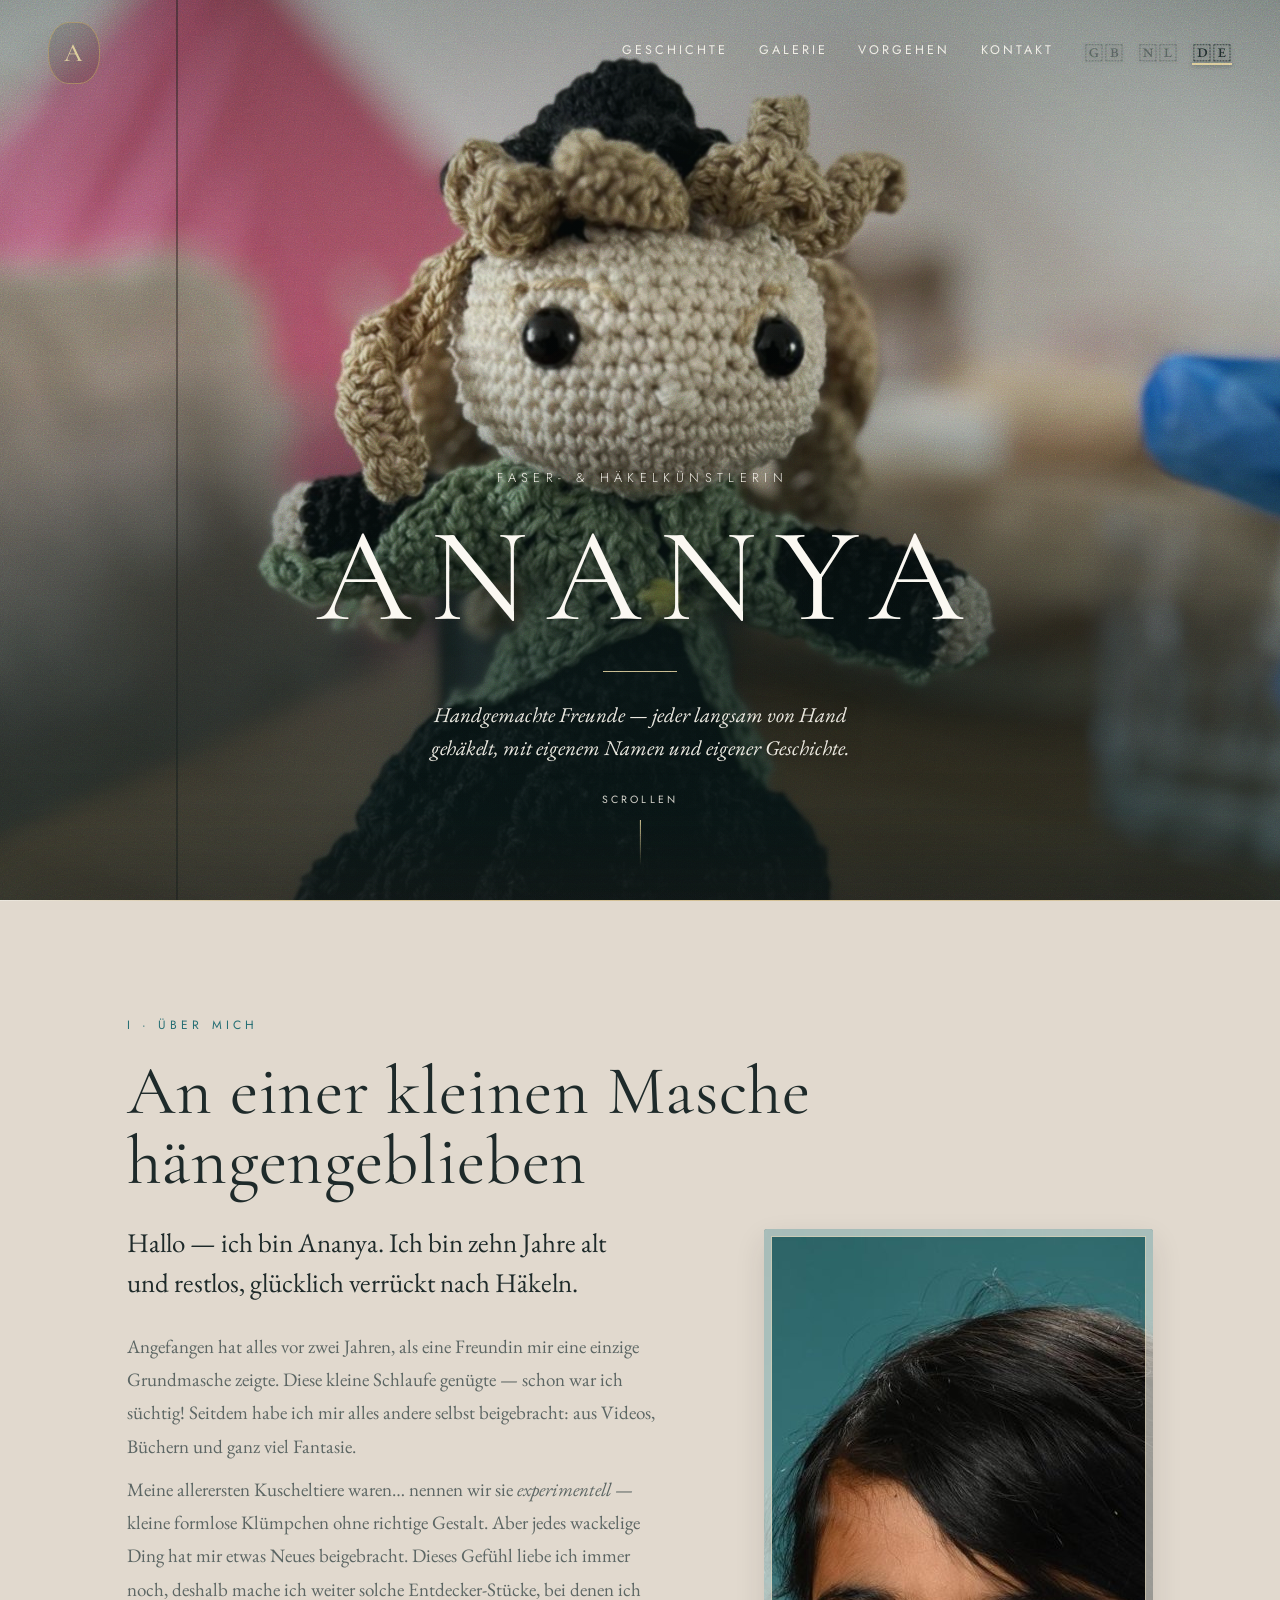
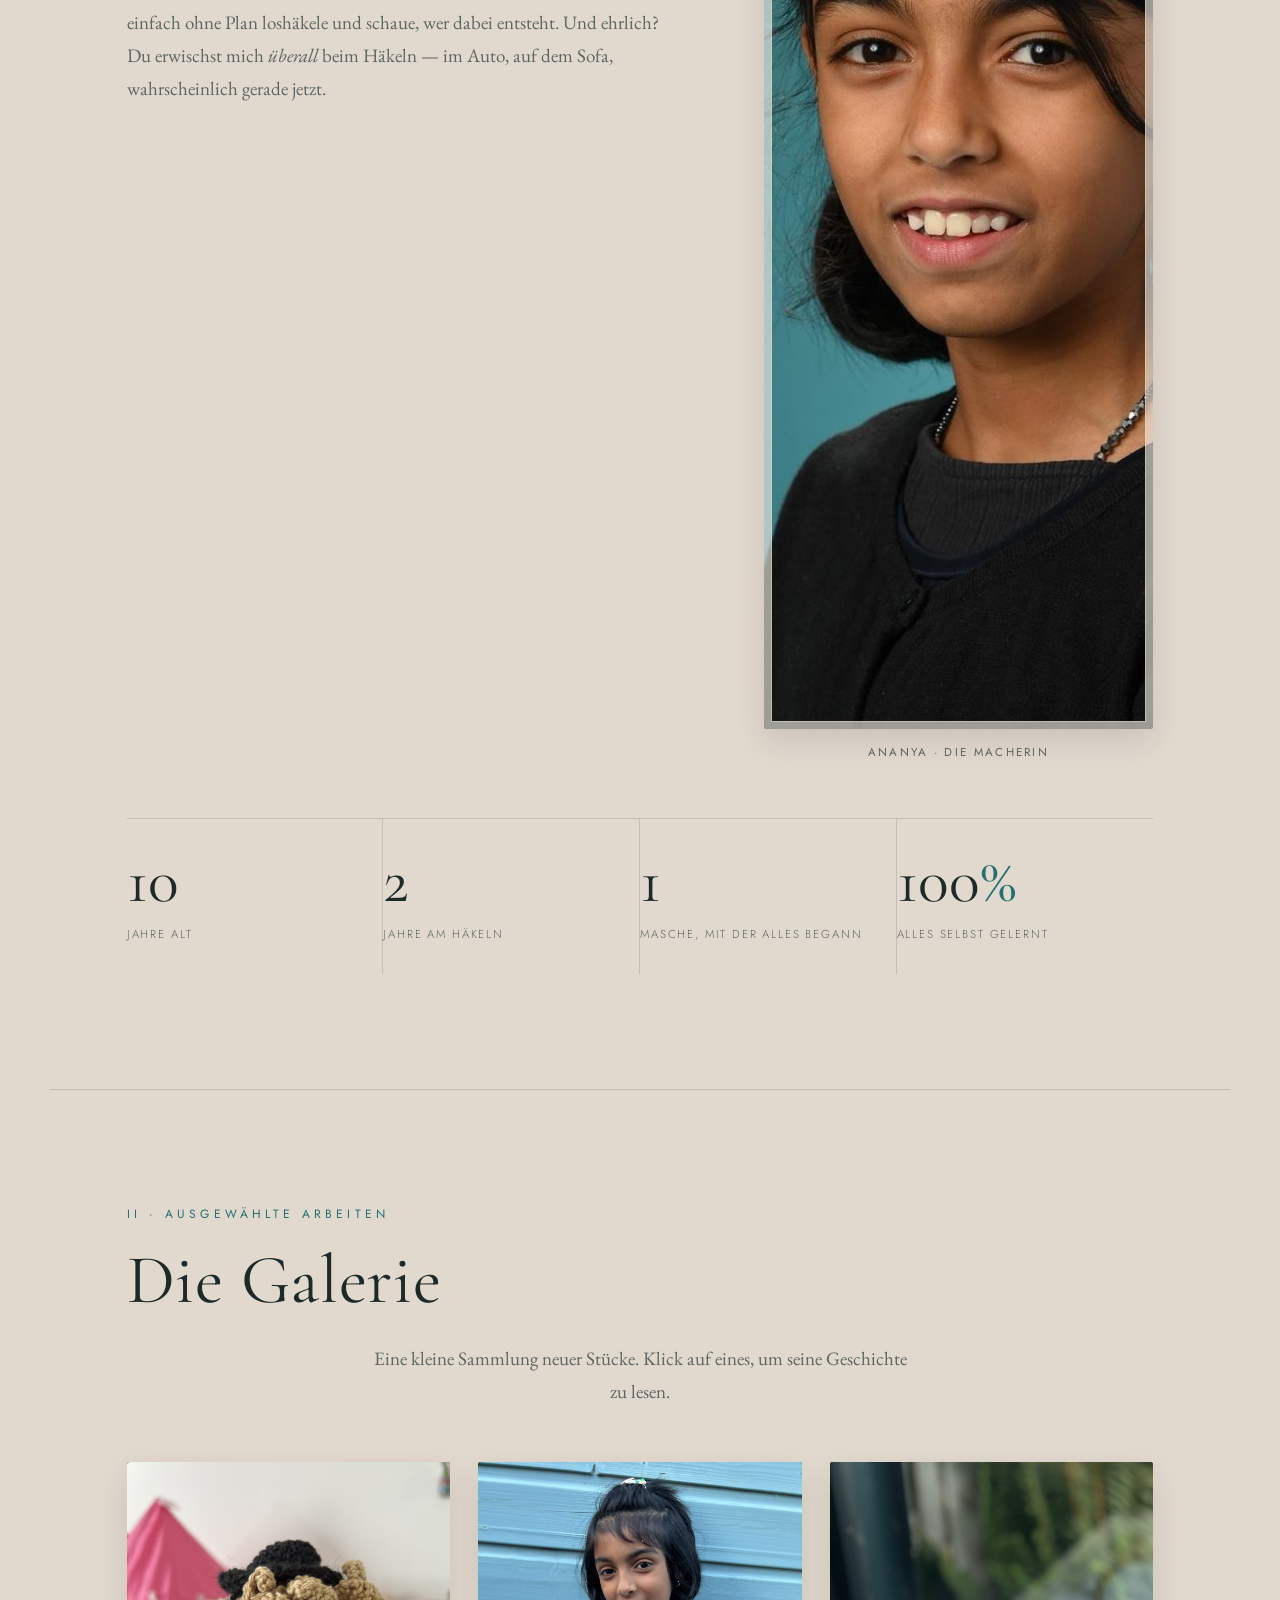
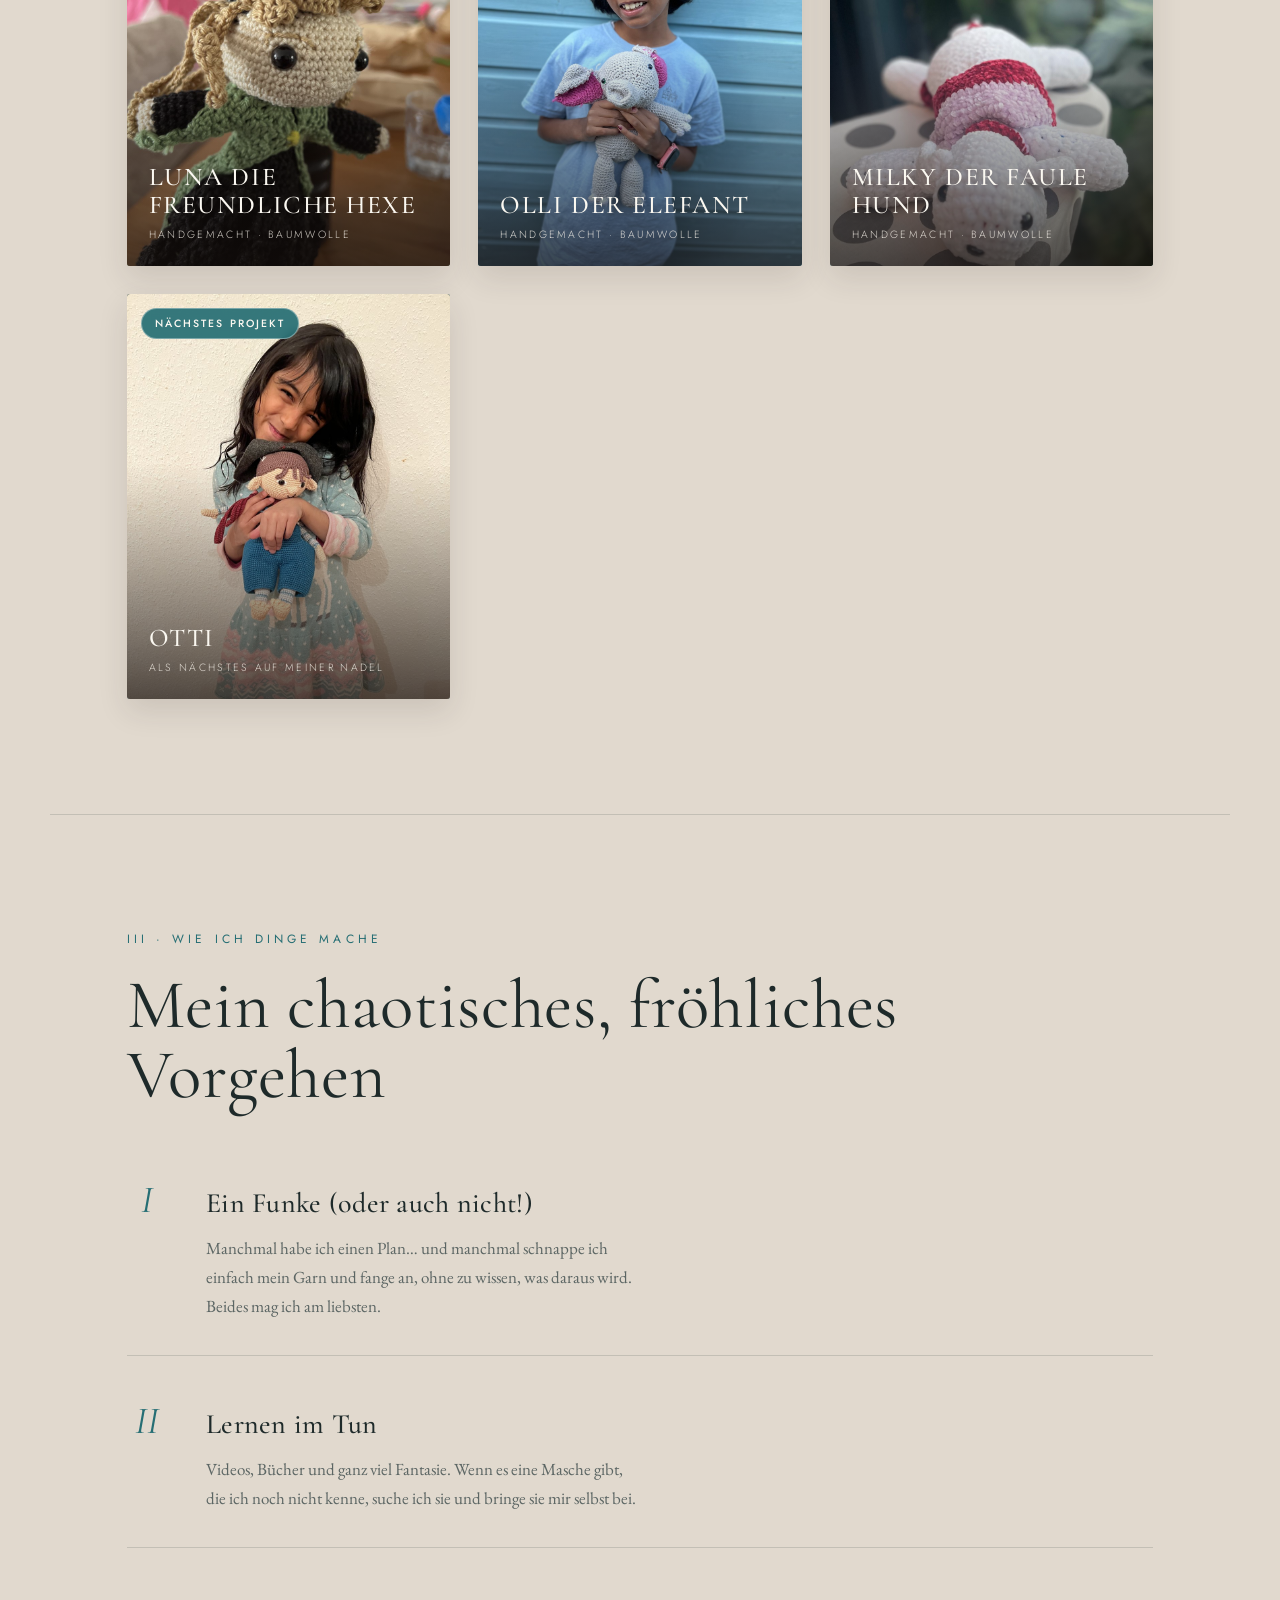
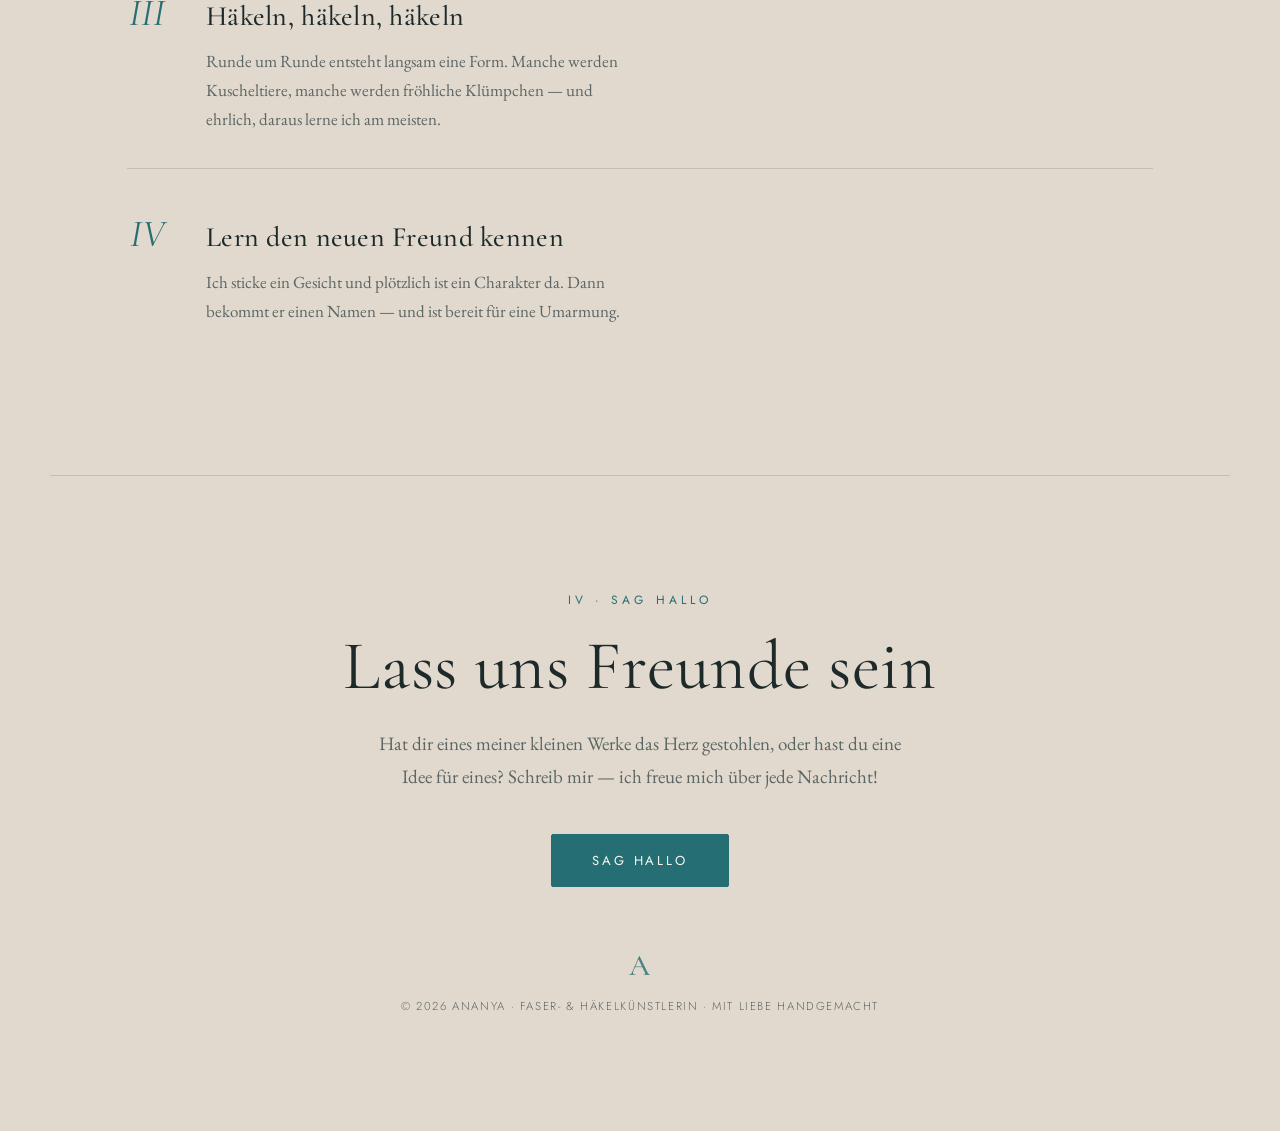
==== commit af662f21: "Add a photo to Milky the Lazy Dog Wire images/gallery-04.jpg into Milky's gallery card across the En" ====
--- a/de.html
+++ b/de.html
@@ -159,8 +159,9 @@
             </span>
           </button>
 
-          <!-- MILKY — fertig (frühes Werk; füge images/gallery-04.jpg für ein Foto hinzu) -->
-          <button class="piece" type="button" role="listitem"
+          <!-- MILKY — fertig -->
+          <button class="piece" type="button" role="listitem"
+                  style="--photo:url('images/gallery-04.jpg')"
                   data-title="Milky der faule Hund"
                   data-yarn="Baumwolle — Creme &amp; Milchweiß"
                   data-stitch="Amigurumi, feste Maschen in Runden"
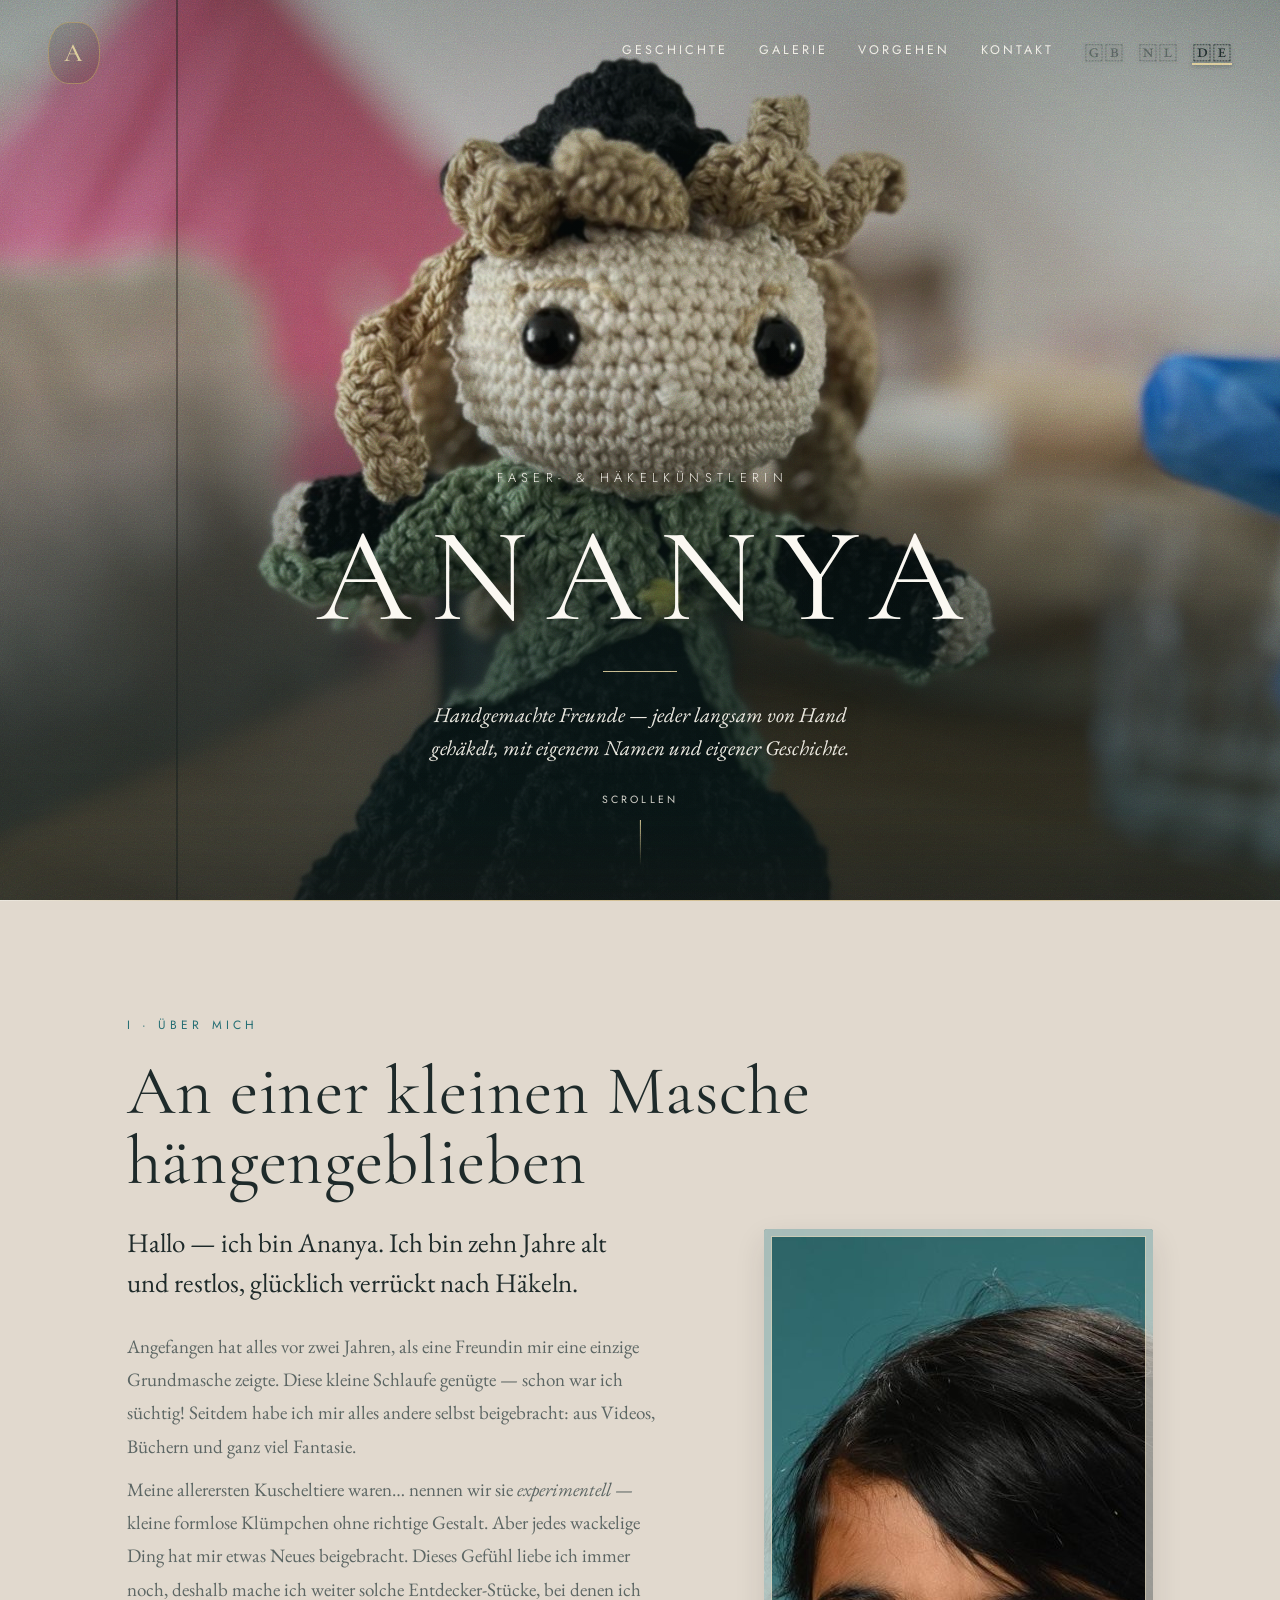
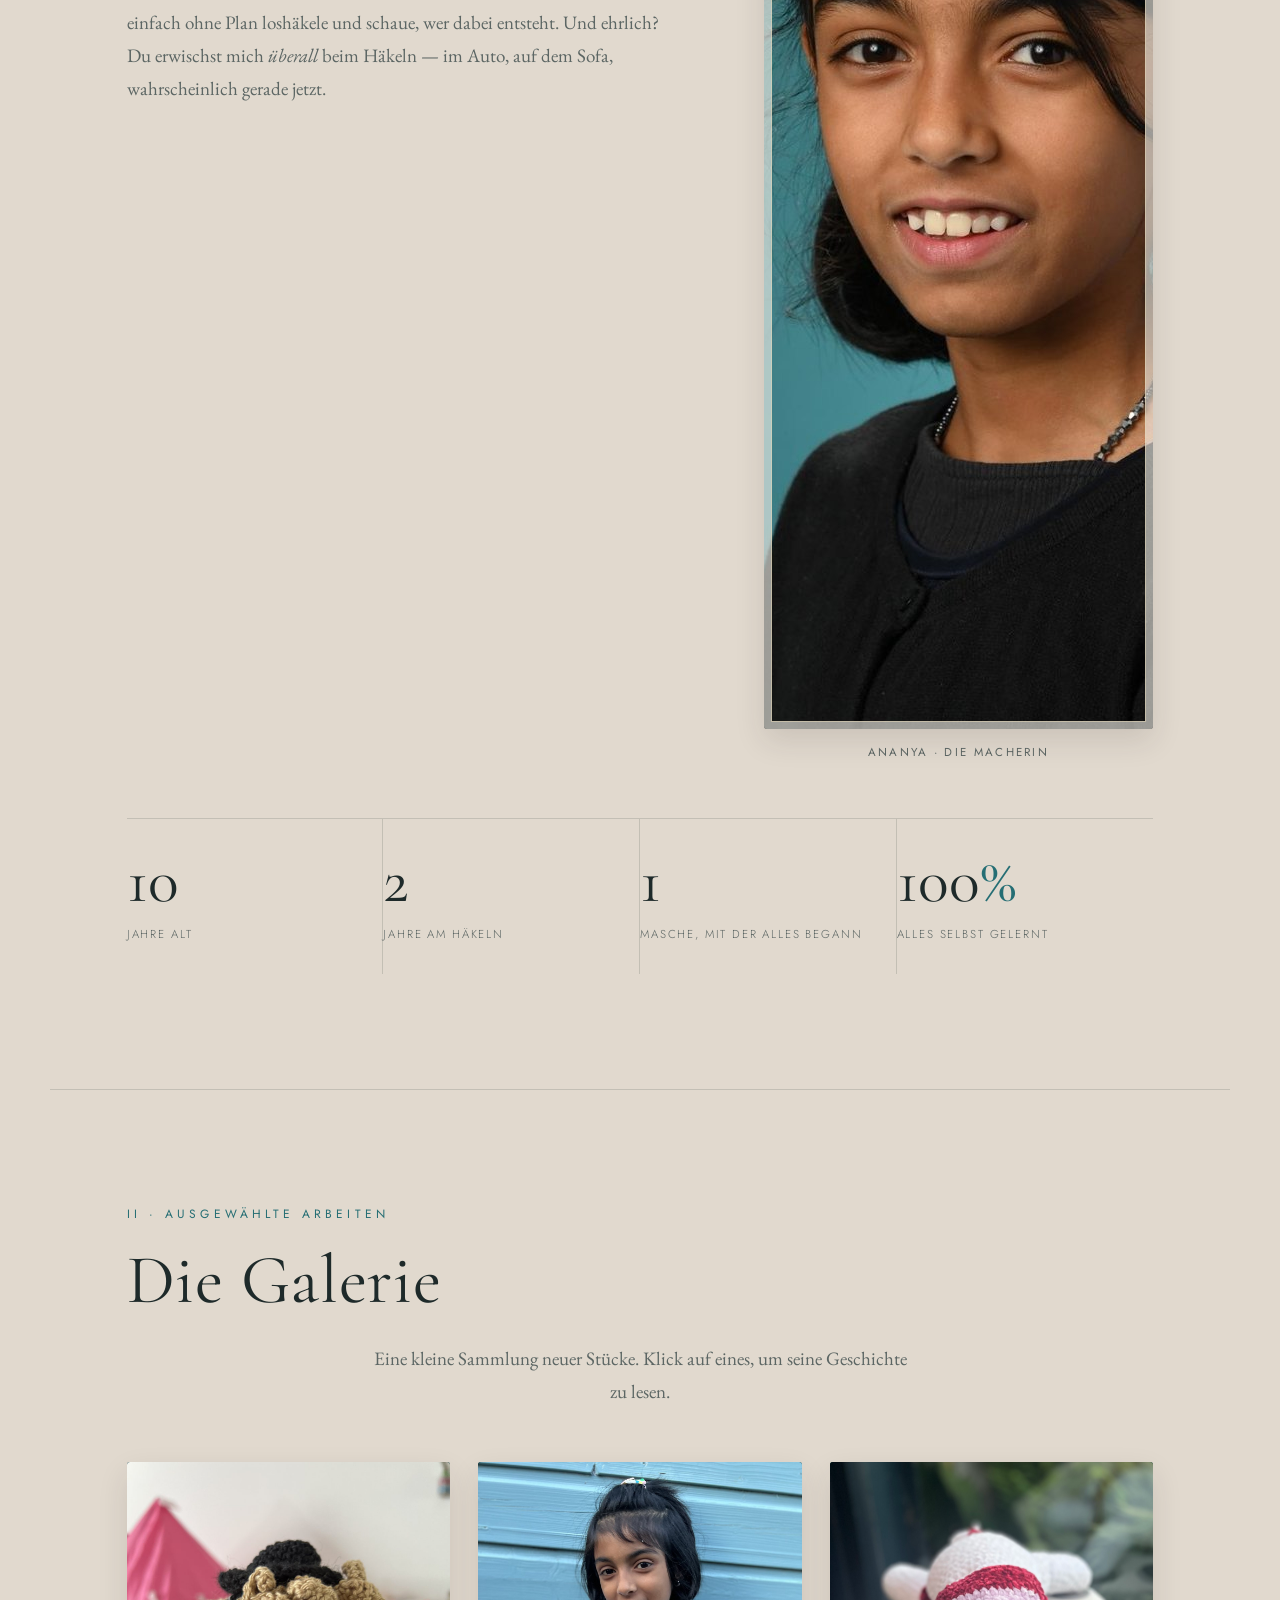
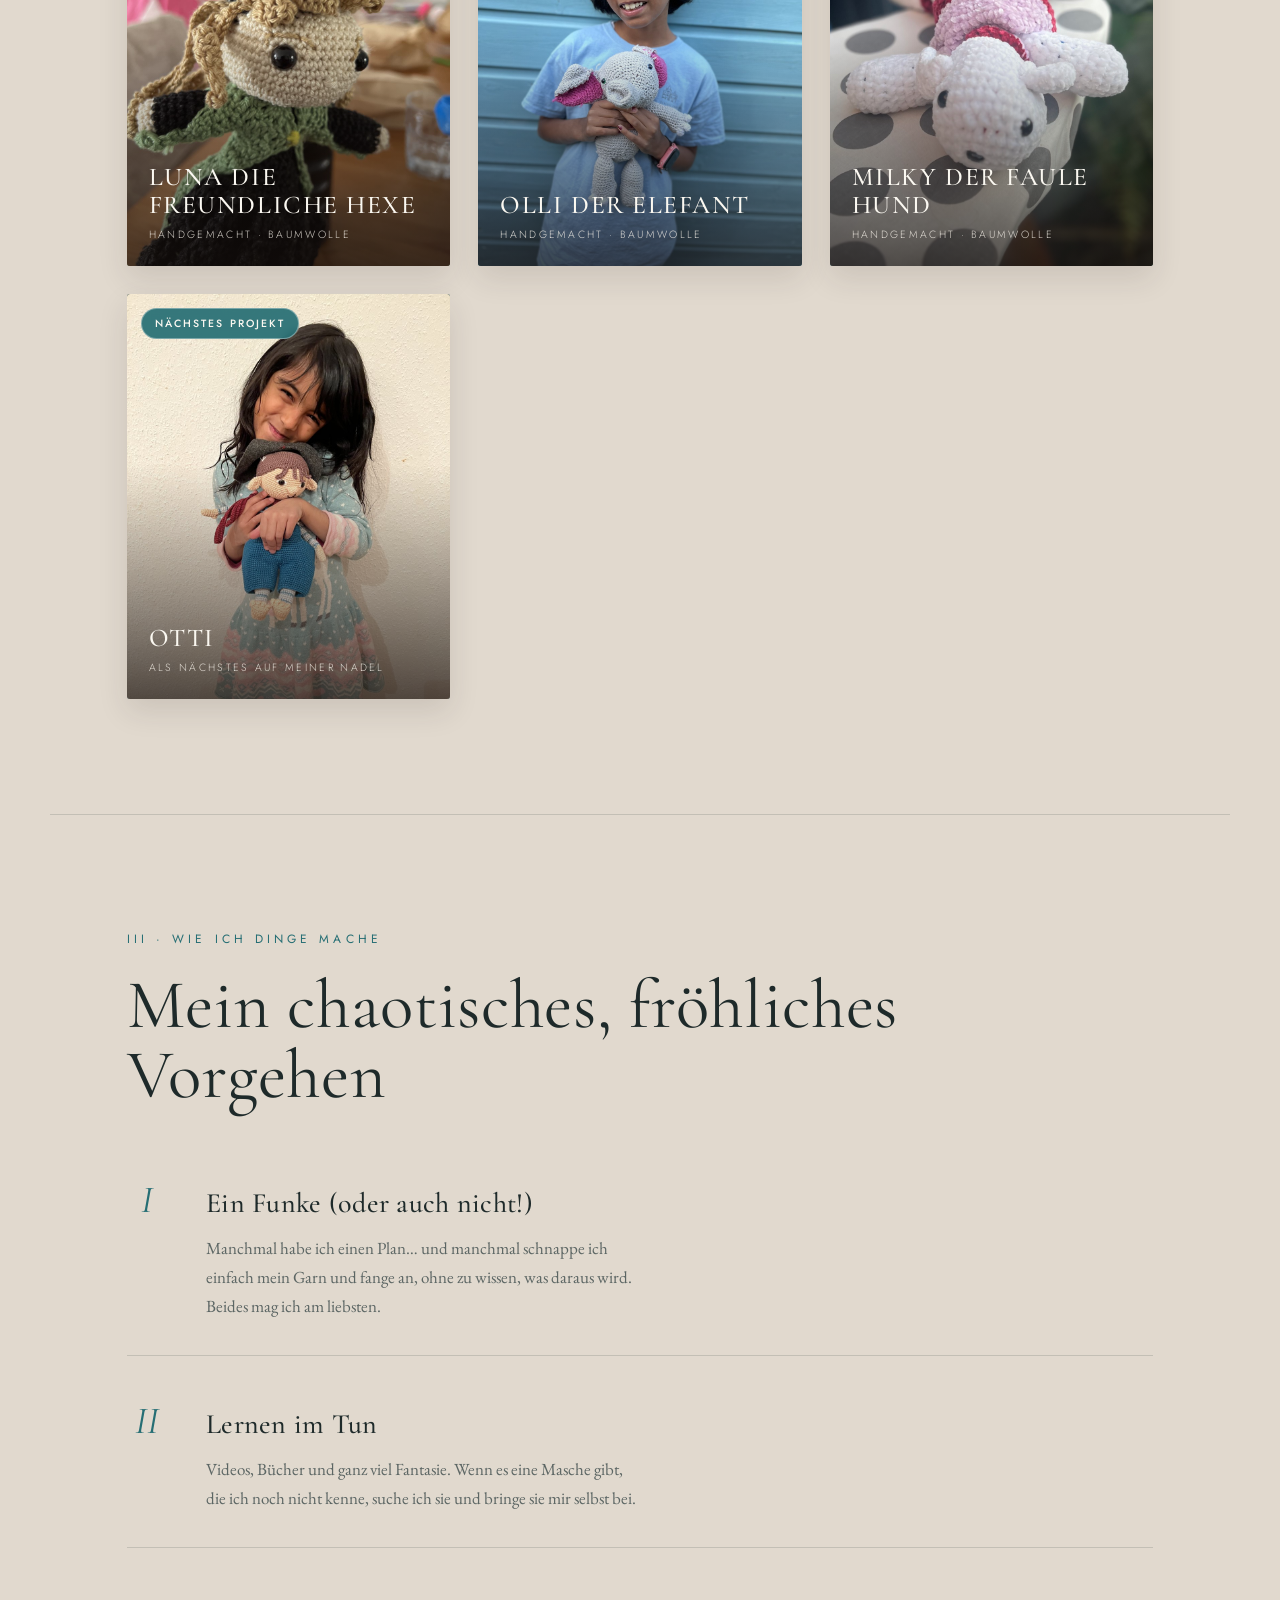
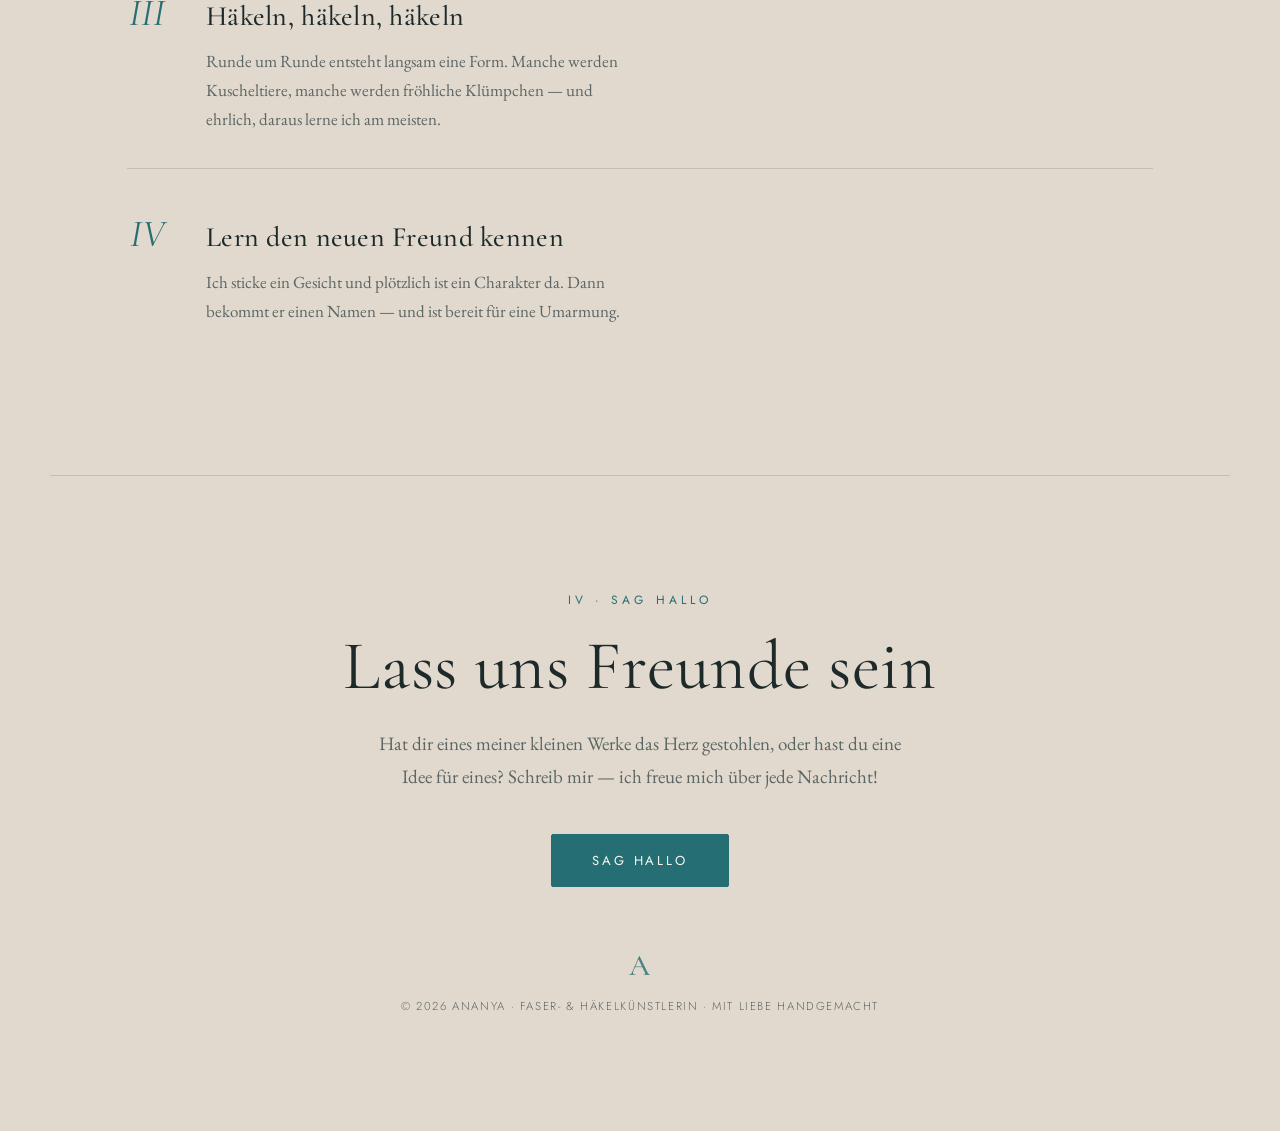
==== commit 1d804ab3: "Nudge Milky's photo crop down so his head shows The gallery card and lightbox crop to a centered win" ====
--- a/de.html
+++ b/de.html
@@ -161,7 +161,7 @@
 
           <!-- MILKY — fertig -->
           <button class="piece" type="button" role="listitem"
-                  style="--photo:url('images/gallery-04.jpg')"
+                  style="--photo:url('images/gallery-04.jpg'); --photo-y:82%"
                   data-title="Milky der faule Hund"
                   data-yarn="Baumwolle — Creme &amp; Milchweiß"
                   data-stitch="Amigurumi, feste Maschen in Runden"
--- a/styles.css
+++ b/styles.css
@@ -438,7 +438,8 @@
   /* Real photo (images/gallery-0N.jpg) via inline --photo, gradient behind */
   background-image: var(--photo, none), var(--sw-a);
   background-size: cover, cover;
-  background-position: center, center;
+  /* --photo-y lets an individual card nudge its photo crop vertically */
+  background-position: center var(--photo-y, center), center;
   transition: transform 1.1s var(--ease);
 }
 .piece[data-swatch="a"] .piece__img { background-image: var(--photo, none), var(--sw-a); }
@@ -711,7 +712,7 @@
   min-height: 380px;
   background-image: var(--lb-photo, none), var(--lb-swatch, var(--sw-a));
   background-size: cover, cover;
-  background-position: center, center;
+  background-position: center var(--lb-photo-y, center), center;
 }
 .lightbox__body { padding: clamp(28px, 3.4vw, 52px); }
 .lightbox__title {
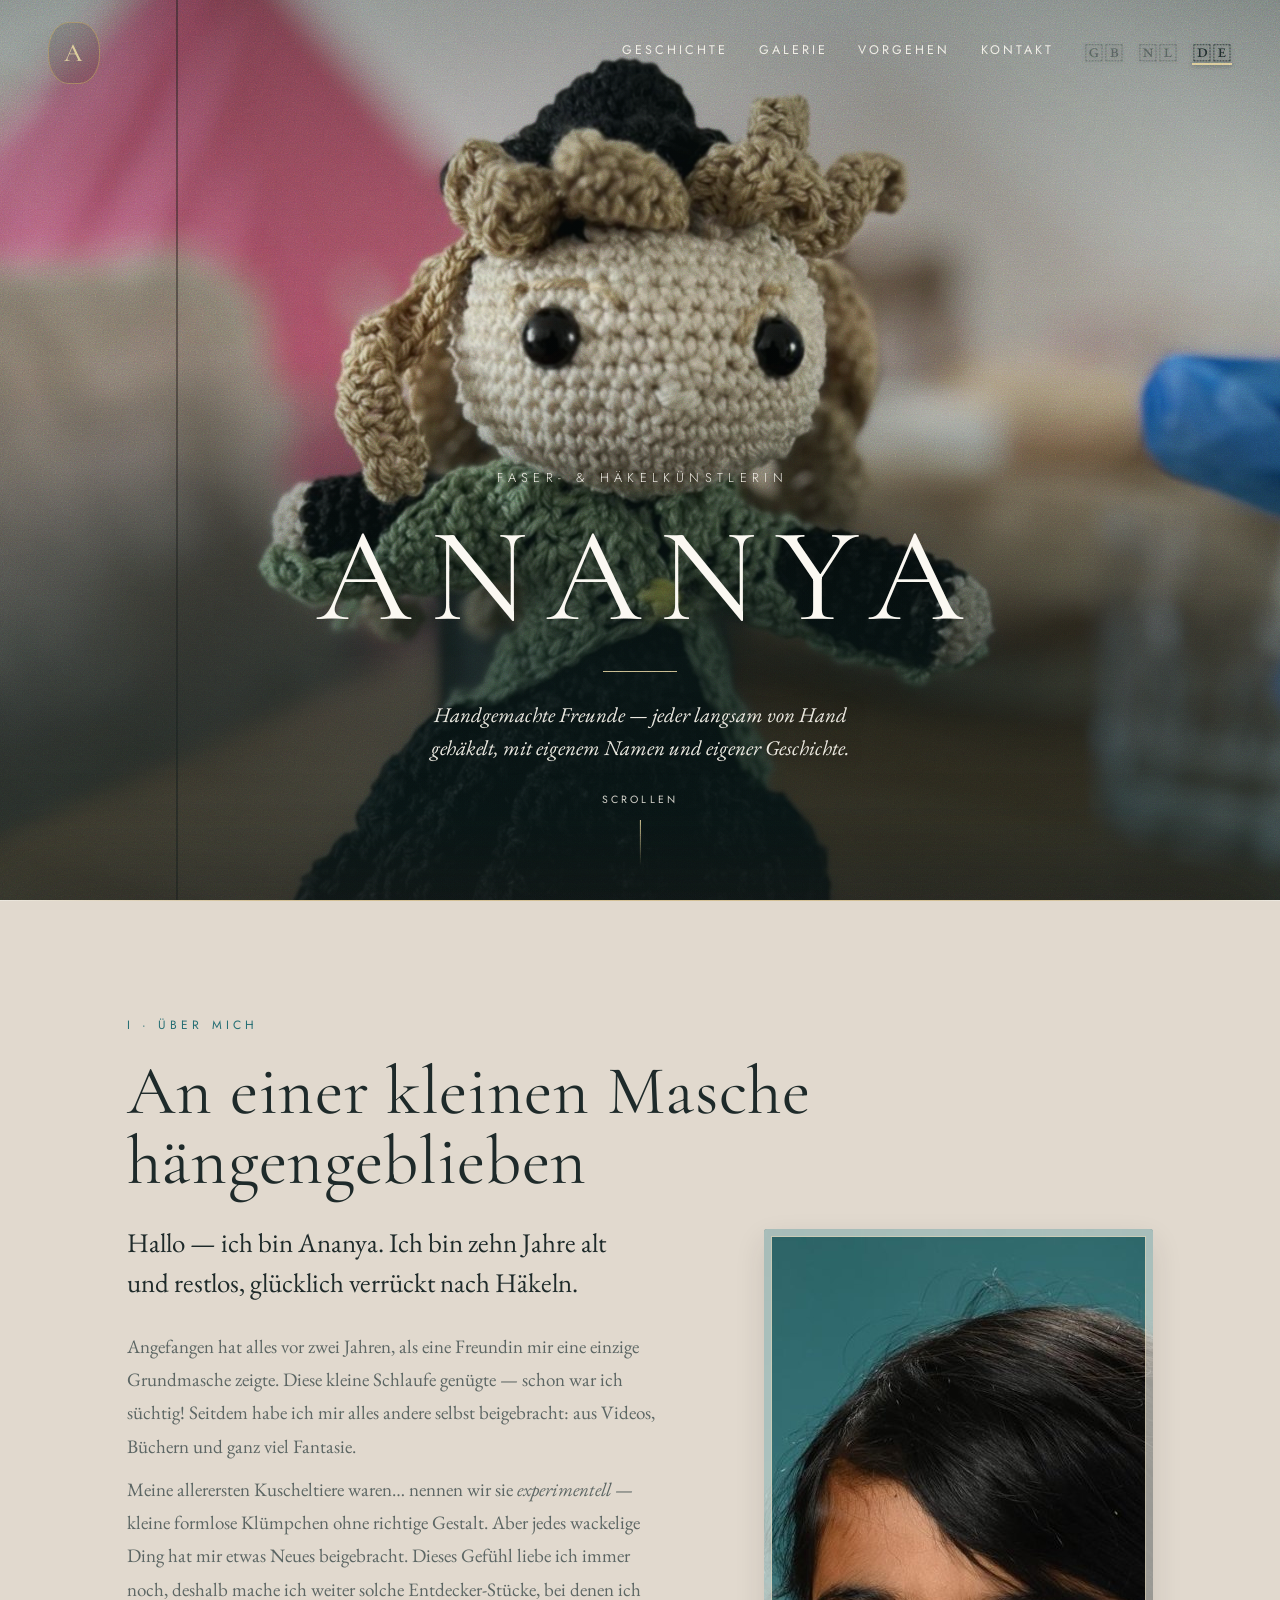
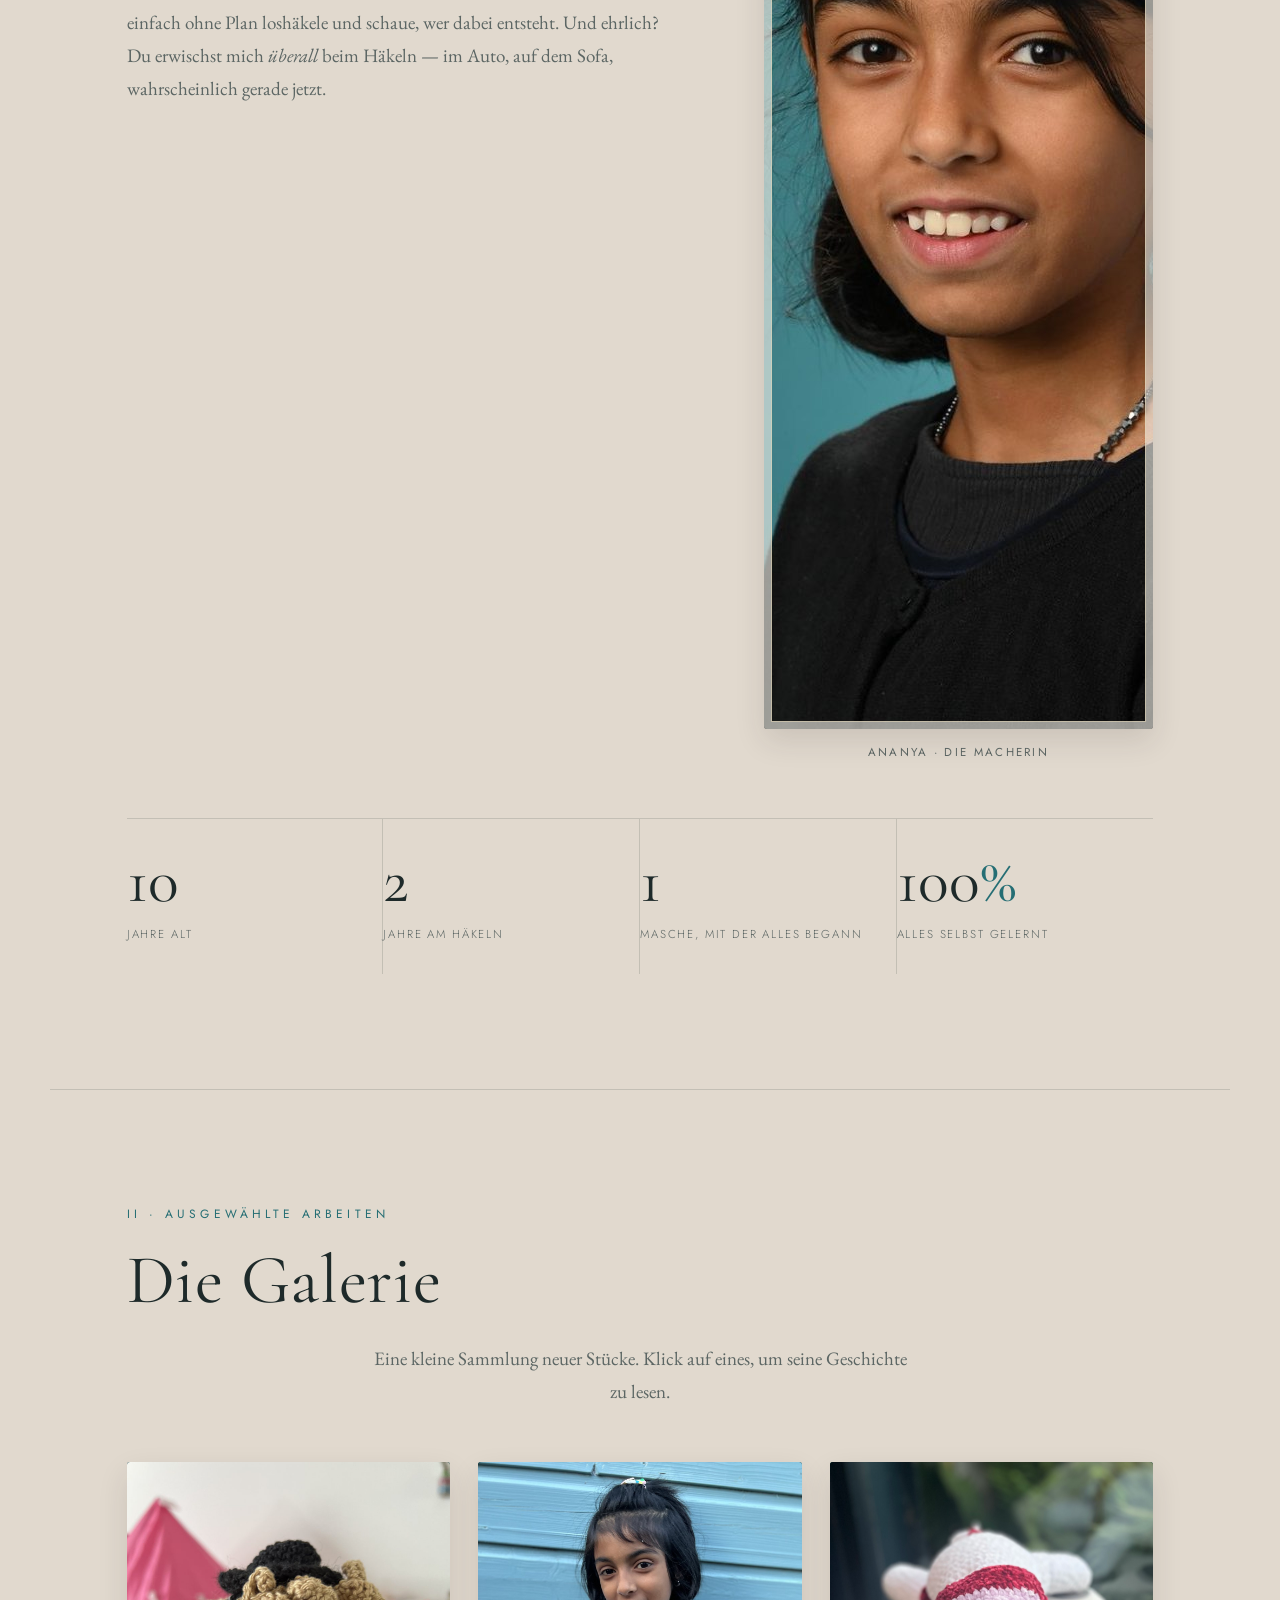
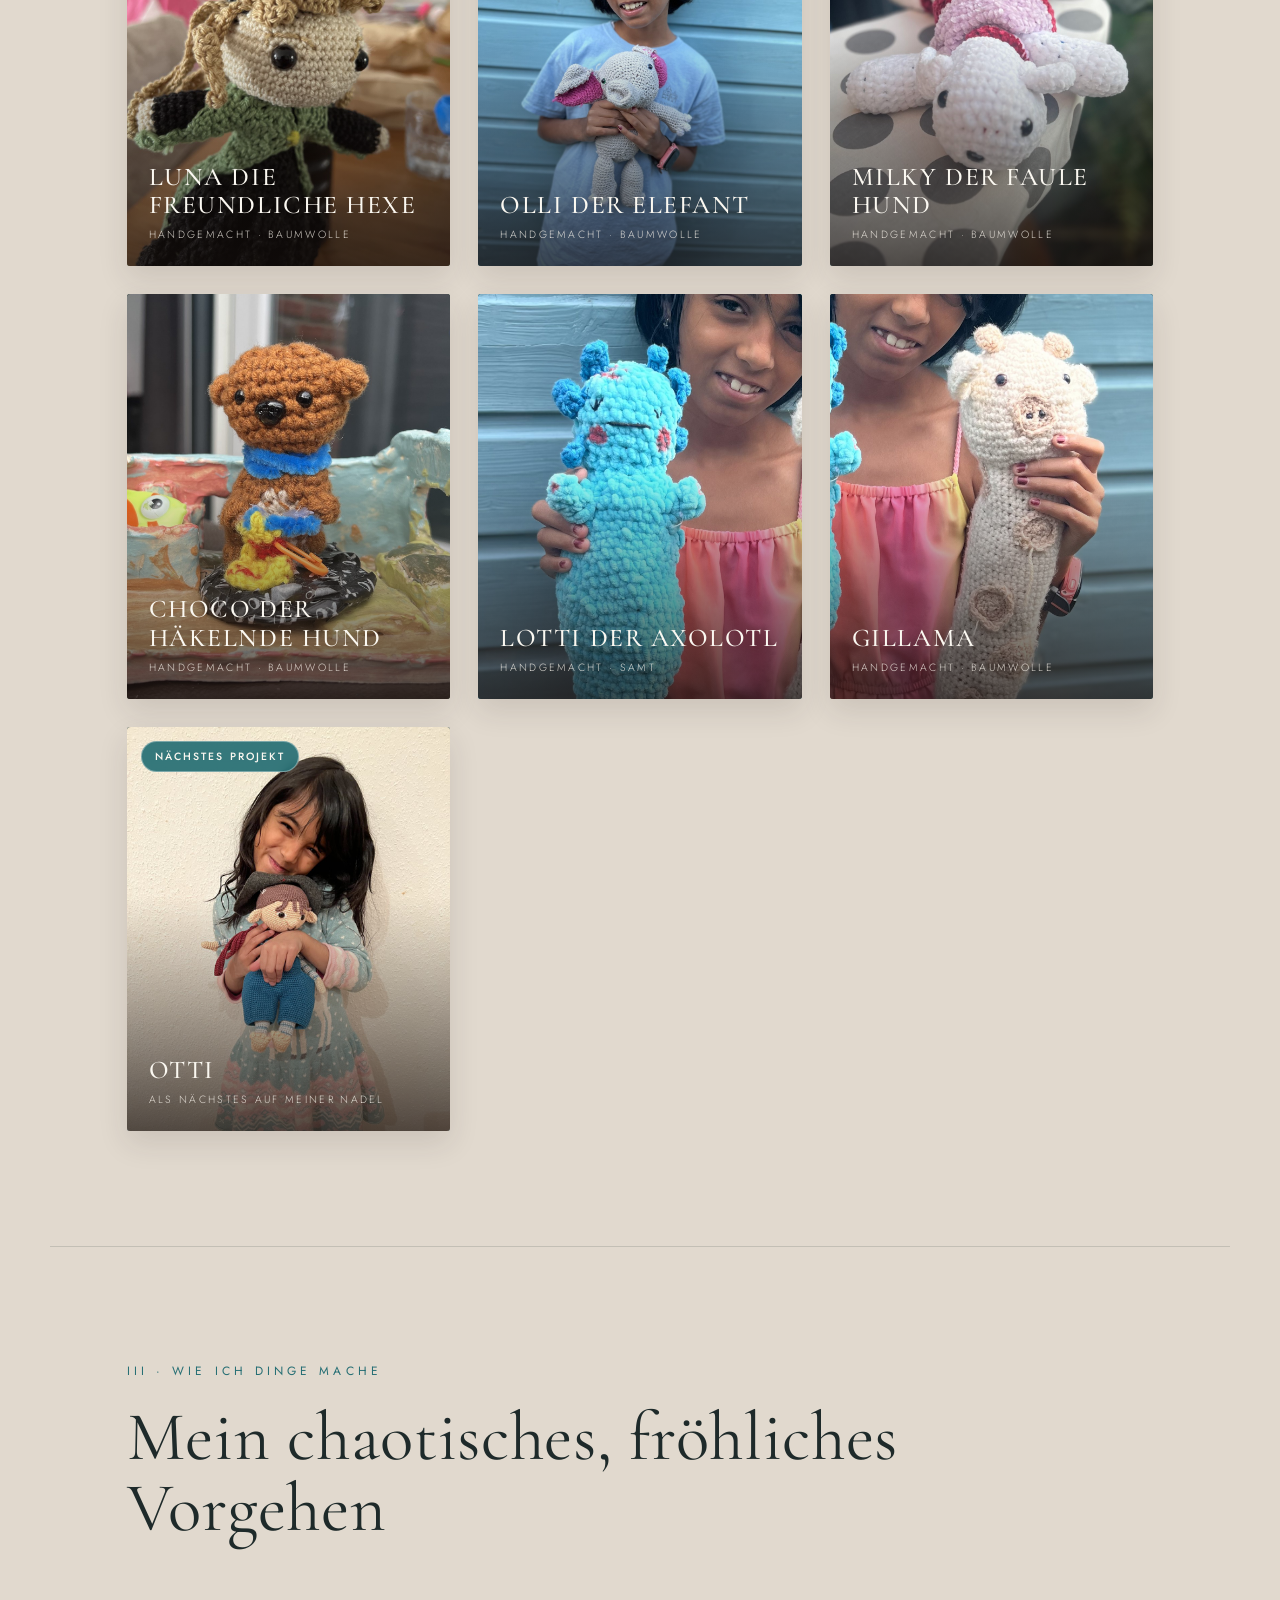
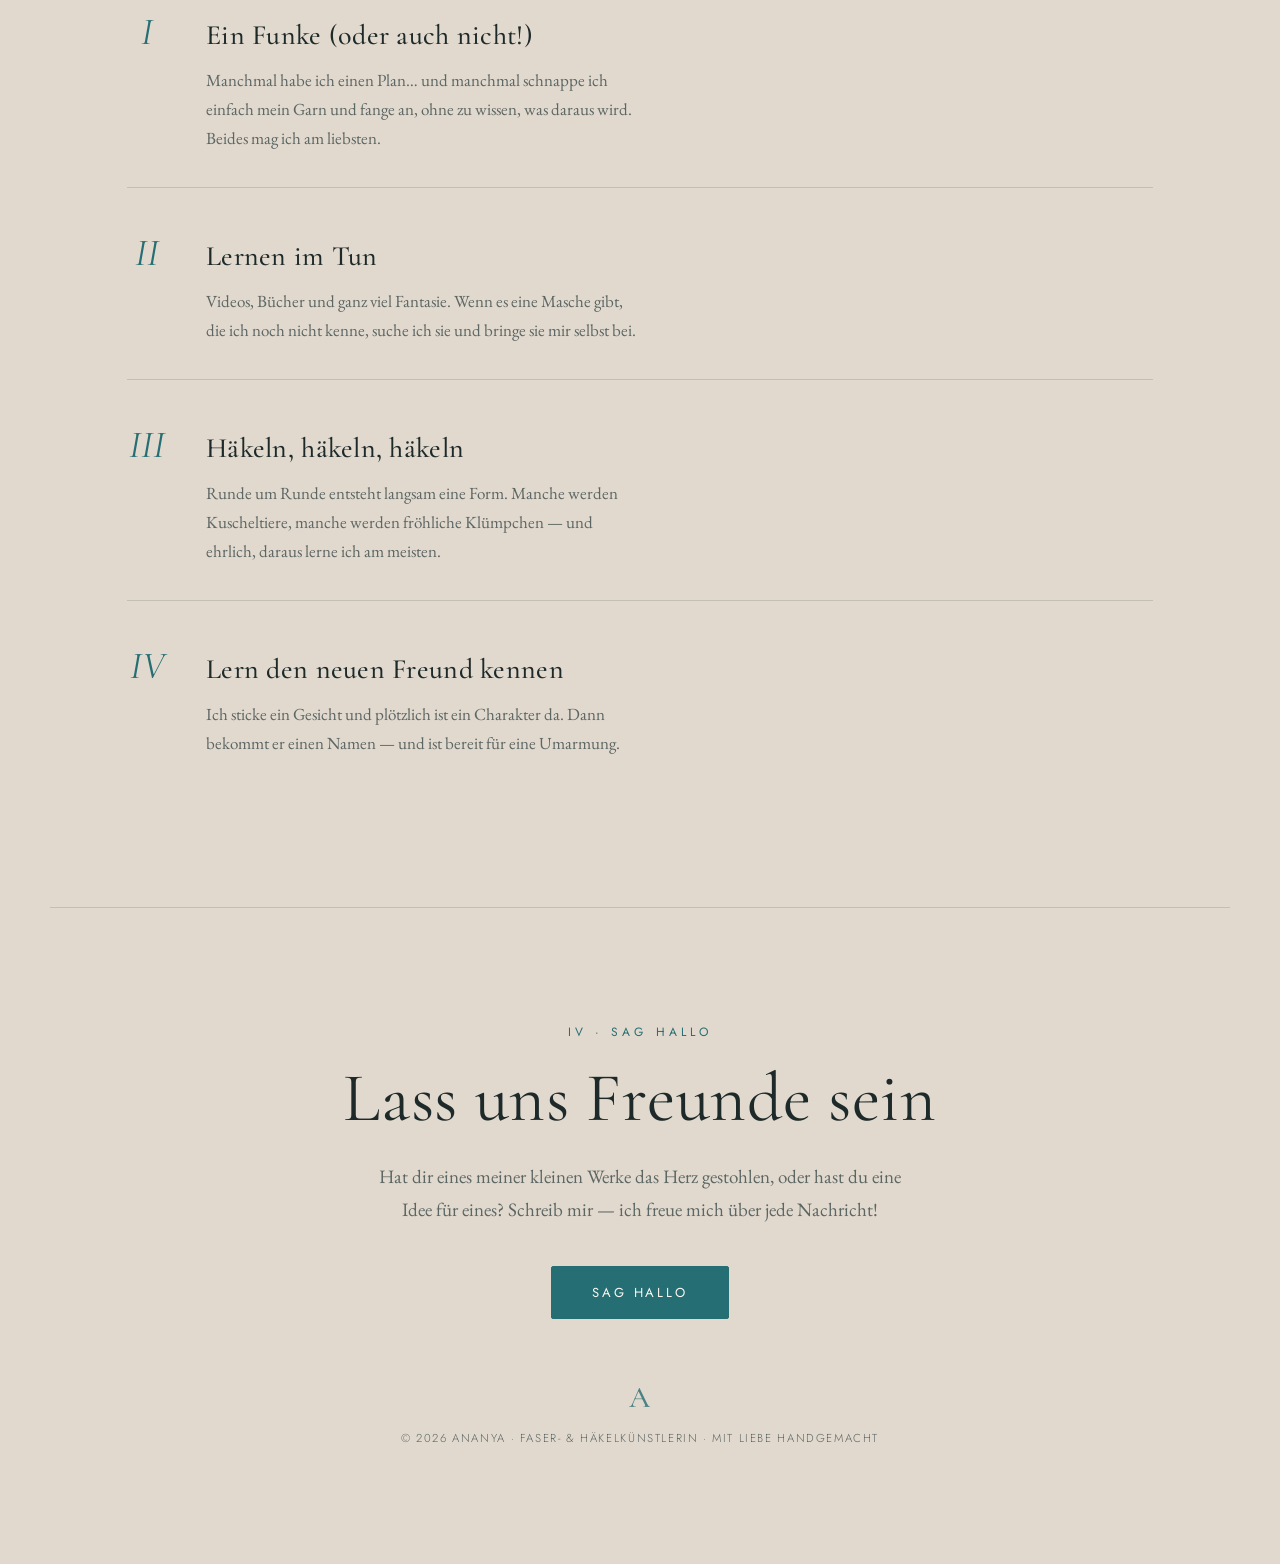
==== commit 97ce63d4: "Add Choco, Lotti the Axolotl and Gillama to the gallery Three new finished pieces with photos (galle" ====
--- a/de.html
+++ b/de.html
@@ -12,7 +12,7 @@
   <link rel="preconnect" href="https://fonts.googleapis.com" />
   <link rel="preconnect" href="https://fonts.gstatic.com" crossorigin />
   <link href="https://fonts.googleapis.com/css2?family=Cormorant+Garamond:ital,wght@0,300;0,400;0,500;0,600;1,400;1,500&family=EB+Garamond:ital,wght@0,400;0,500;1,400&family=Jost:wght@300;400;500&display=swap" rel="stylesheet" />
-  <link rel="stylesheet" href="styles.css" />
+  <link rel="stylesheet" href="styles.css?v=2" />
 </head>
 
 <body>
@@ -150,7 +150,7 @@
                   data-yarn="Baumwolle — Taubengrau &amp; Magenta"
                   data-stitch="Amigurumi, feste Maschen in Runden"
                   data-swatch="d"
-                  data-story="Olli ist ein fröhlicher, verspielter Elefant, inspiriert von einem meiner engen Freunde. Er ist aus weichem taubengrauem Baumwollgarn gehäkelt, mit großen Schlappohren in leuchtendem Magenta, einem kleinen geringelten Rüssel und einem frechen Grinsen. Er ist immer für ein Spiel zu haben — oder zum Kuscheln.">
+                  data-story="Olli ist ein fröhlicher, verspielter Elefant, inspiriert von einem meiner engen Freunde. Er ist aus weichem taubengrauem Baumwollgarn gehäkelt, mit großen Schlappohren in leuchtendem Rosa, einem kleinen geringelten Rüssel und einem frechen Grinsen. Er ist immer für ein Spiel zu haben — oder zum Kuscheln.">
             <span class="piece__img" data-swatch="d"></span>
             <span class="piece__scrim"></span>
             <span class="piece__meta">
@@ -171,6 +171,54 @@
             <span class="piece__scrim"></span>
             <span class="piece__meta">
               <span class="piece__name">Milky der faule Hund</span>
+              <span class="piece__tag">Handgemacht · Baumwolle</span>
+            </span>
+          </button>
+
+          <!-- CHOCO — fertig -->
+          <button class="piece" type="button" role="listitem"
+                  style="--photo:url('images/gallery-05.jpg')"
+                  data-title="Choco der häkelnde Hund"
+                  data-yarn="Baumwolle — Schokobraun"
+                  data-stitch="Amigurumi, feste Maschen in Runden"
+                  data-swatch="d"
+                  data-story="Choco ist ein kleiner Hund, der für sein Leben gern häkelt — ich habe ihn gemacht, weil ich Hunde liebe! Am liebsten sitzt er in einer ruhigen Ecke mit Garn und Nadel und arbeitet an einem eigenen kleinen Werk. Seine gemütliche Häkelecke habe ich zusammen mit einem Freund gebaut.">
+            <span class="piece__img" data-swatch="d"></span>
+            <span class="piece__scrim"></span>
+            <span class="piece__meta">
+              <span class="piece__name">Choco der häkelnde Hund</span>
+              <span class="piece__tag">Handgemacht · Baumwolle</span>
+            </span>
+          </button>
+
+          <!-- LOTTI — frühe Kreation -->
+          <button class="piece" type="button" role="listitem"
+                  style="--photo:url('images/gallery-06.jpg')"
+                  data-title="Lotti der Axolotl"
+                  data-yarn="Samt-Chenille — Türkis &amp; Blau"
+                  data-stitch="Amigurumi, feste Maschen in Runden"
+                  data-swatch="a"
+                  data-story="Lotti der Axolotl ist eine meiner allerersten Kreationen. Sie ist weich und flauschig aus türkisem Samtgarn, mit fröhlichen blauen Kiemen und rosigen Wangen. Sie ist kein Blob — sie ist wirklich etwas geworden! Noch nicht ganz perfekt, aber ich bin mächtig stolz auf sie.">
+            <span class="piece__img" data-swatch="a"></span>
+            <span class="piece__scrim"></span>
+            <span class="piece__meta">
+              <span class="piece__name">Lotti der Axolotl</span>
+              <span class="piece__tag">Handgemacht · Samt</span>
+            </span>
+          </button>
+
+          <!-- GILLAMA — frühe Kreation -->
+          <button class="piece" type="button" role="listitem"
+                  style="--photo:url('images/gallery-07.jpg')"
+                  data-title="Gillama"
+                  data-yarn="Baumwolle — Creme &amp; Camel"
+                  data-stitch="Amigurumi, feste Maschen in Runden"
+                  data-swatch="d"
+                  data-story="Gillama ist eine einzigartige Mischung aus Lama und Giraffe! Eines meiner frühesten Werke: Dieser lange Freund hat die Flecken und kleinen Hörner einer Giraffe und die kuschelige Form eines Lamas — schick gekleidet in grauem Oberteil und blauer Hose. Noch nicht ganz perfekt, aber wirklich etwas geworden, und ich bin stolz darauf.">
+            <span class="piece__img" data-swatch="d"></span>
+            <span class="piece__scrim"></span>
+            <span class="piece__meta">
+              <span class="piece__name">Gillama</span>
               <span class="piece__tag">Handgemacht · Baumwolle</span>
             </span>
           </button>
--- a/styles.css
+++ b/styles.css
@@ -781,8 +781,11 @@
   .stats { grid-template-columns: repeat(2, 1fr); }
   .stat { border-bottom: 1px solid var(--line); padding-right: 20px; }
   .stat:nth-child(2) { border-right: 0; }
-  .lightbox__panel { grid-template-columns: 1fr; }
-  .lightbox__media { min-height: 240px; }
+  /* Stack as normal block flow (not grid): a grid item's aspect-ratio fights
+     align-items:stretch and lets the body overlap the photo. Plain flow gives
+     the photo a reliable portrait window with the text cleanly below it. */
+  .lightbox__panel { display: block; }
+  .lightbox__media { min-height: 0; aspect-ratio: 4 / 5; }
 }
 
 @media (max-width: 620px) {
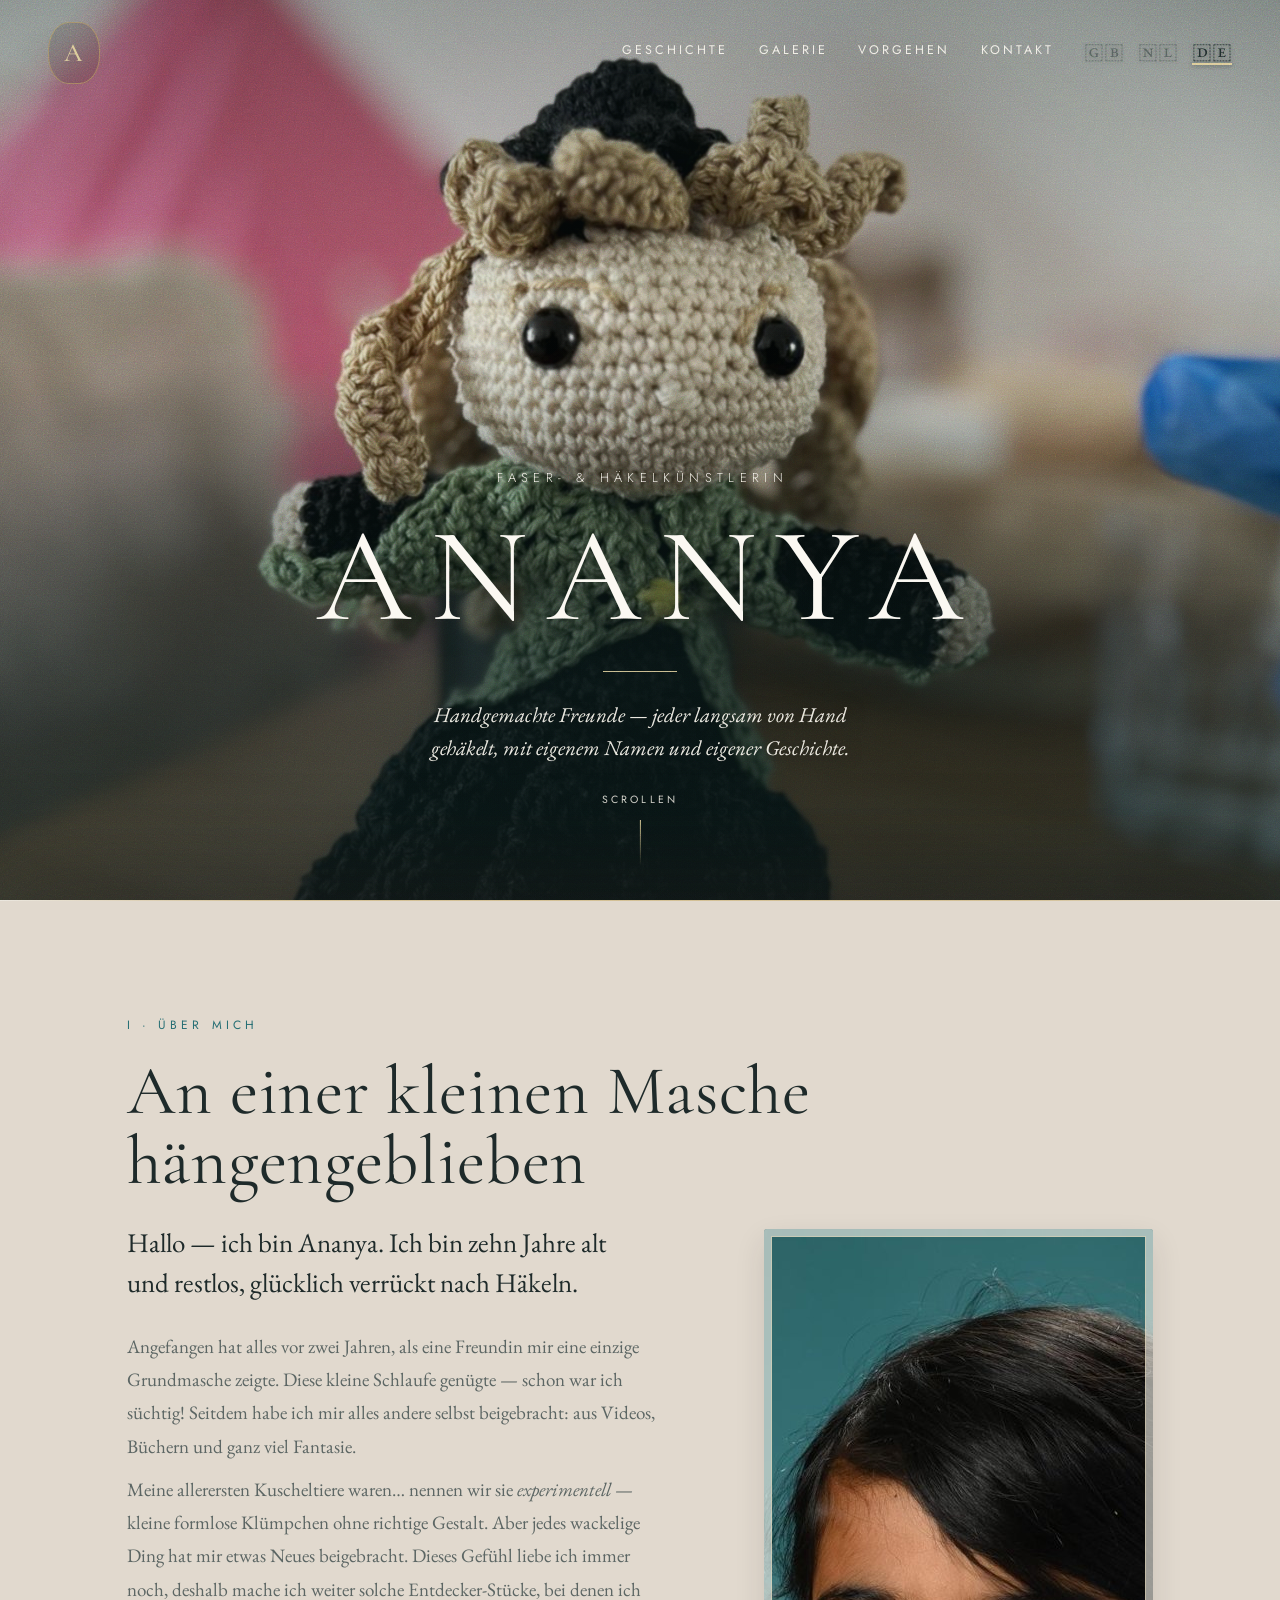
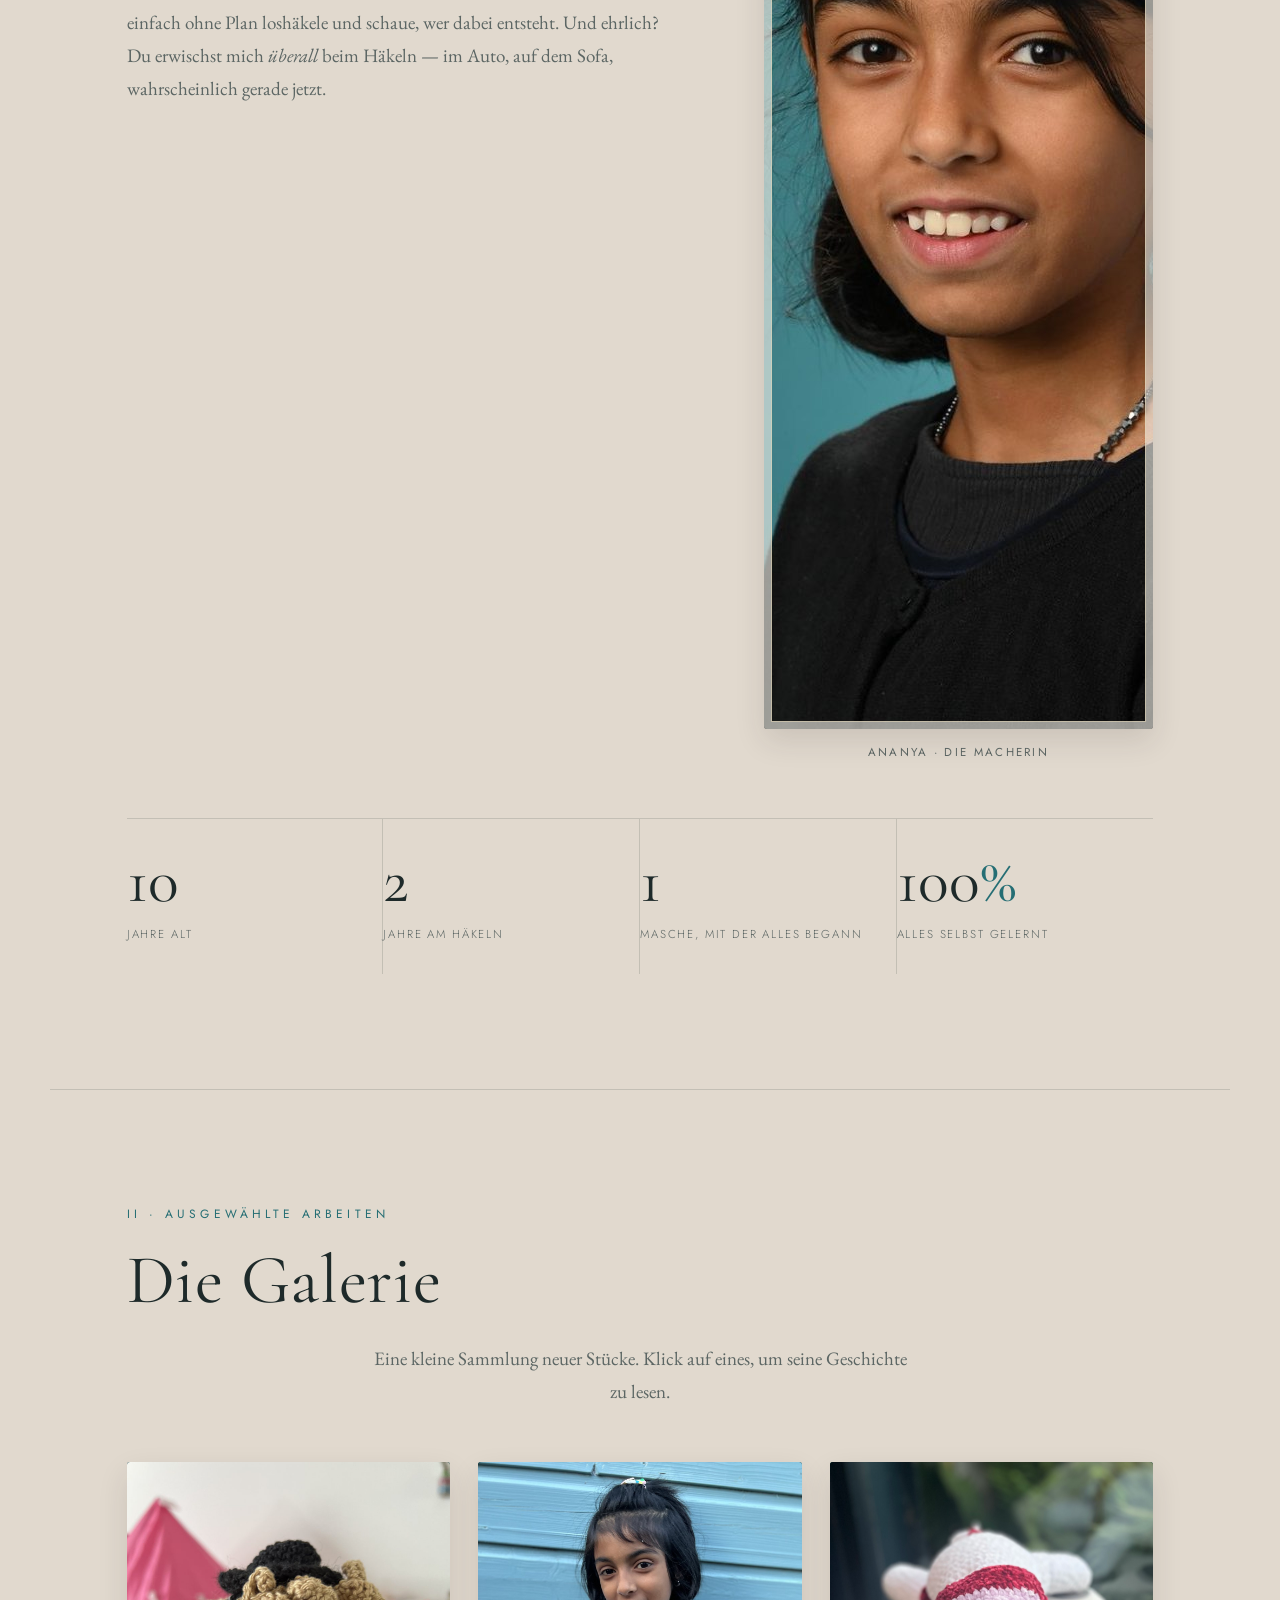
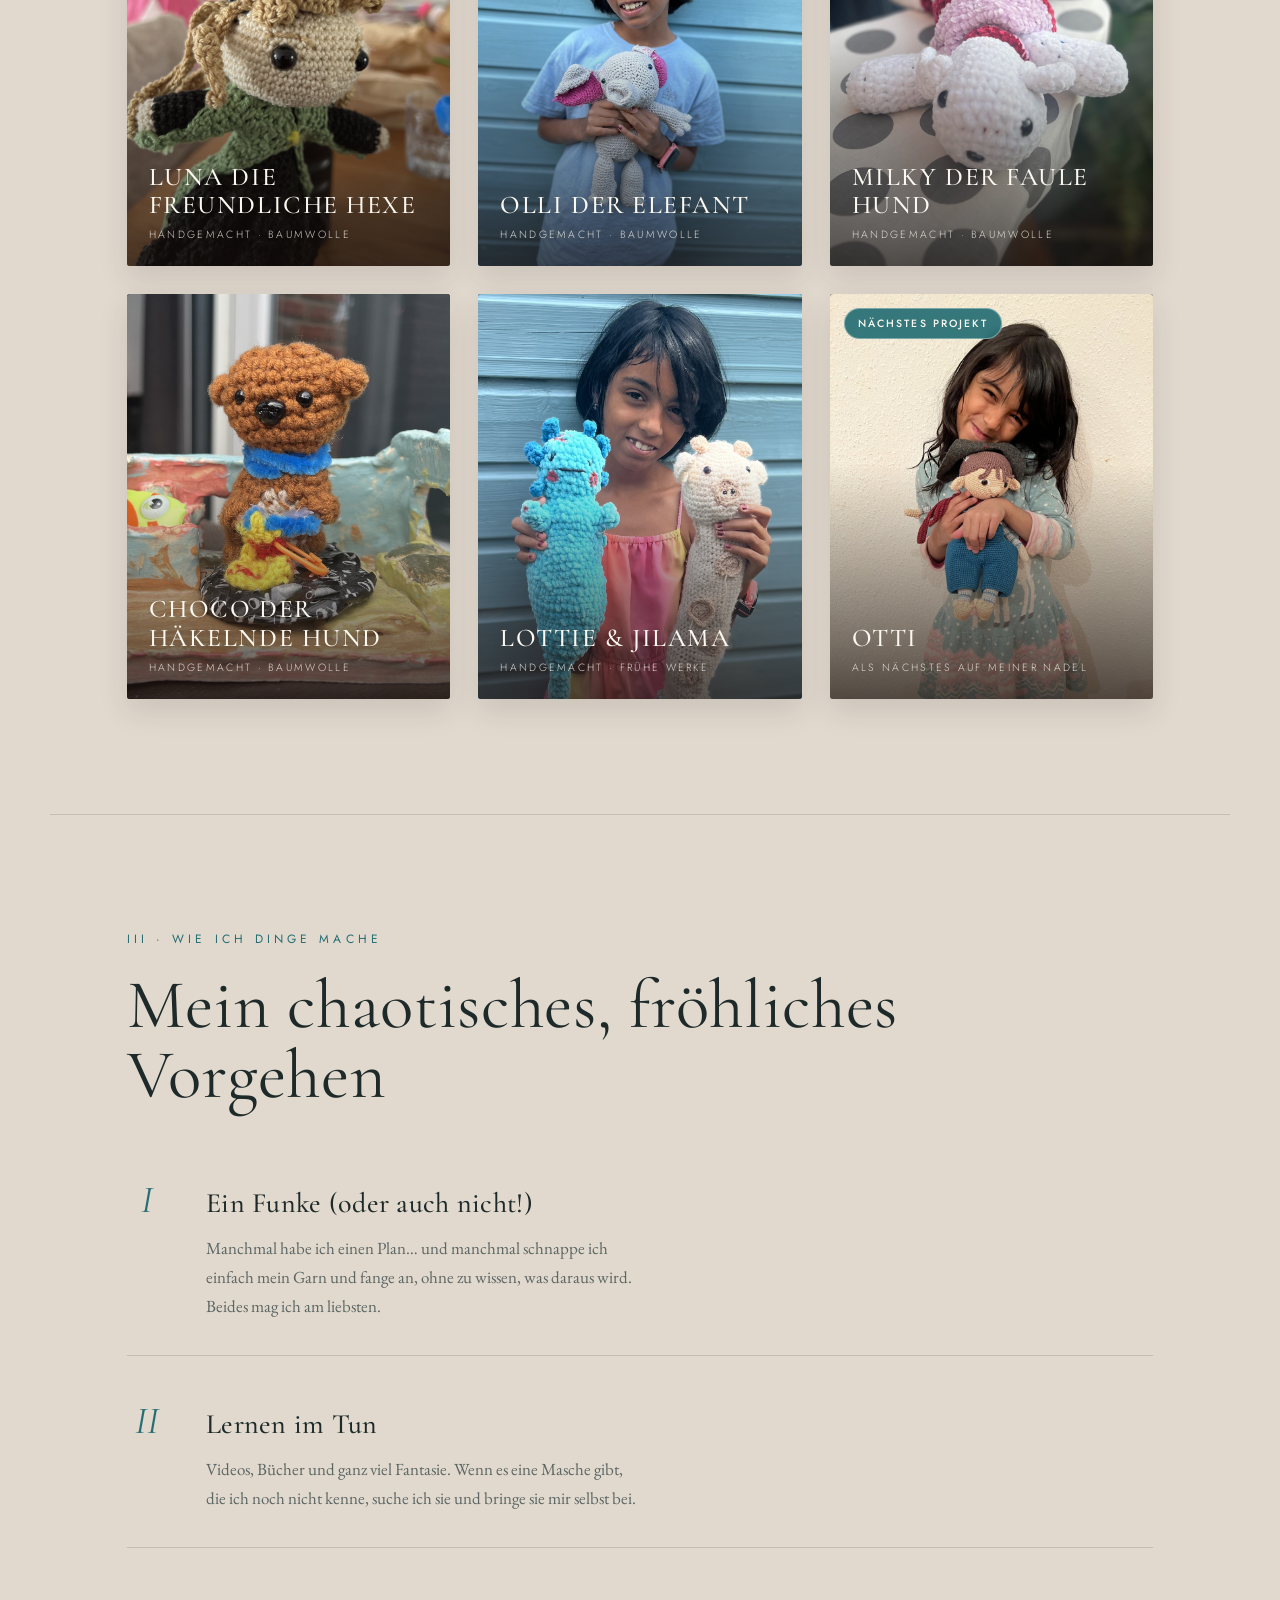
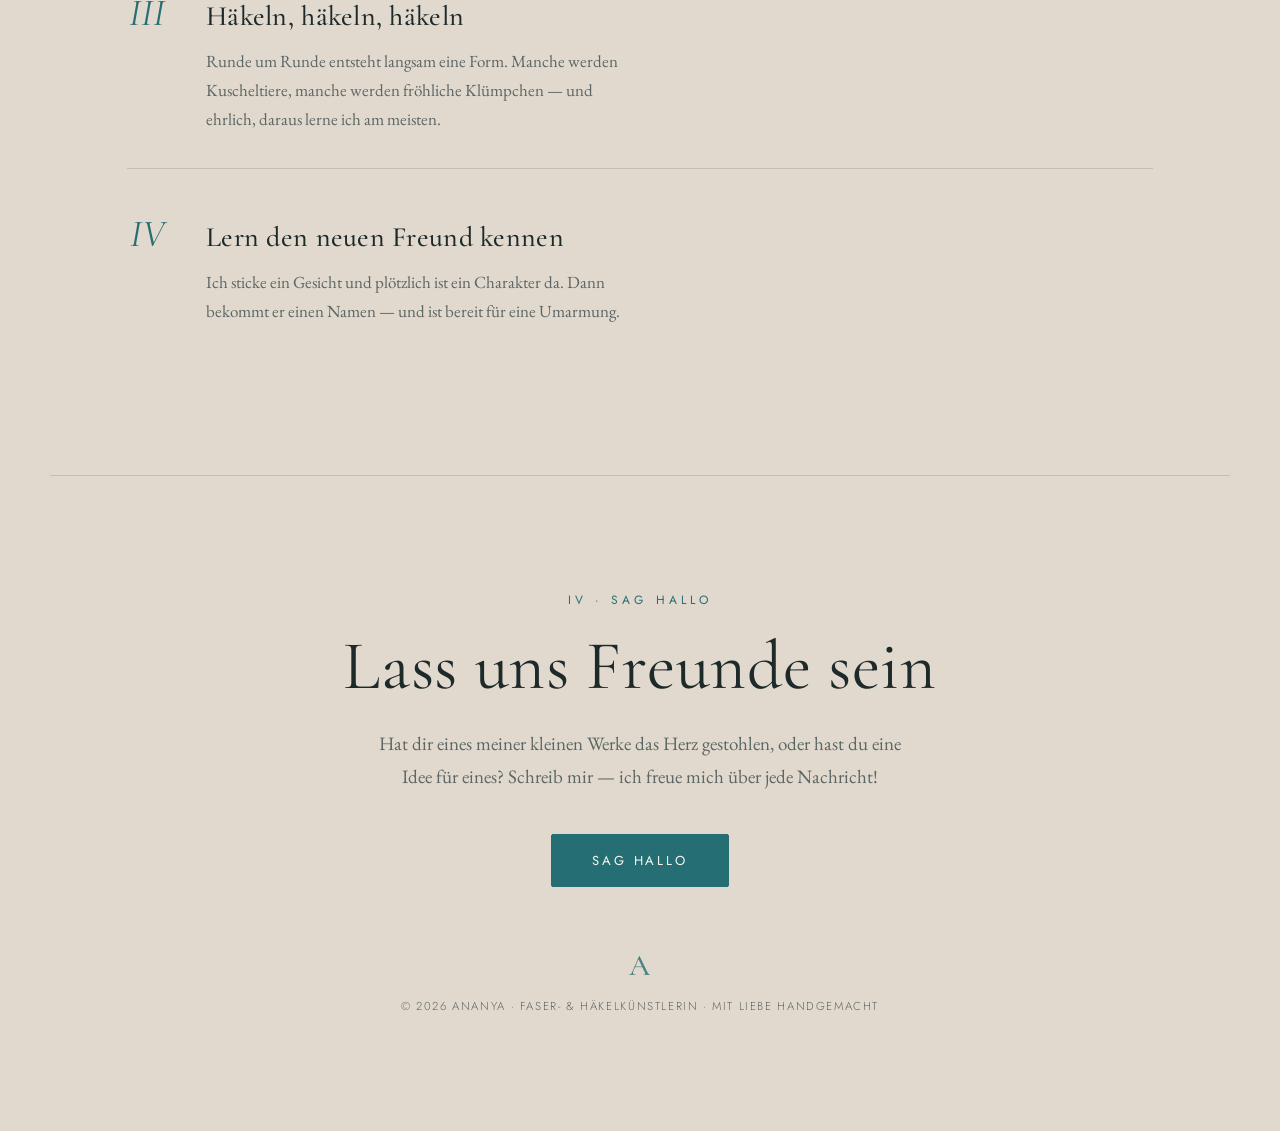
==== commit 1f0267ec: "Combine Lottie & Jilama into one card with the shared photo Per request: instead of two separately-c" ====
--- a/de.html
+++ b/de.html
@@ -191,35 +191,19 @@
             </span>
           </button>
 
-          <!-- LOTTI — frühe Kreation -->
+          <!-- LOTTIE & JILAMA — frühe Kreationen, ein Foto -->
           <button class="piece" type="button" role="listitem"
                   style="--photo:url('images/gallery-06.jpg')"
-                  data-title="Lotti der Axolotl"
-                  data-yarn="Samt-Chenille — Türkis &amp; Blau"
+                  data-title="Lottie &amp; Jilama"
+                  data-yarn="Samt-Chenille &amp; Baumwolle"
                   data-stitch="Amigurumi, feste Maschen in Runden"
                   data-swatch="a"
-                  data-story="Lotti der Axolotl ist eine meiner allerersten Kreationen. Sie ist weich und flauschig aus türkisem Samtgarn, mit fröhlichen blauen Kiemen und rosigen Wangen. Sie ist kein Blob — sie ist wirklich etwas geworden! Noch nicht ganz perfekt, aber ich bin mächtig stolz auf sie.">
+                  data-story="Lottie und Jilama sind zwei meiner allerersten Kreationen — zusammen gemacht und immer noch zusammen! Lottie ist ein weicher, flauschiger türkiser Axolotl mit fröhlichen blauen Kiemen, und Jilama ist eine einzigartige Mischung aus Lama und Giraffe, mit Flecken und kleinen Hörnern. Es sind keine Blobs — sie sind wirklich etwas geworden! Noch nicht ganz perfekt, aber ich bin mächtig stolz auf sie.">
             <span class="piece__img" data-swatch="a"></span>
             <span class="piece__scrim"></span>
             <span class="piece__meta">
-              <span class="piece__name">Lotti der Axolotl</span>
-              <span class="piece__tag">Handgemacht · Samt</span>
-            </span>
-          </button>
-
-          <!-- GILLAMA — frühe Kreation -->
-          <button class="piece" type="button" role="listitem"
-                  style="--photo:url('images/gallery-07.jpg')"
-                  data-title="Gillama"
-                  data-yarn="Baumwolle — Creme &amp; Camel"
-                  data-stitch="Amigurumi, feste Maschen in Runden"
-                  data-swatch="d"
-                  data-story="Gillama ist eine einzigartige Mischung aus Lama und Giraffe! Eines meiner frühesten Werke: Dieser lange Freund hat die Flecken und kleinen Hörner einer Giraffe und die kuschelige Form eines Lamas — schick gekleidet in grauem Oberteil und blauer Hose. Noch nicht ganz perfekt, aber wirklich etwas geworden, und ich bin stolz darauf.">
-            <span class="piece__img" data-swatch="d"></span>
-            <span class="piece__scrim"></span>
-            <span class="piece__meta">
-              <span class="piece__name">Gillama</span>
-              <span class="piece__tag">Handgemacht · Baumwolle</span>
+              <span class="piece__name">Lottie &amp; Jilama</span>
+              <span class="piece__tag">Handgemacht · Frühe Werke</span>
             </span>
           </button>
 
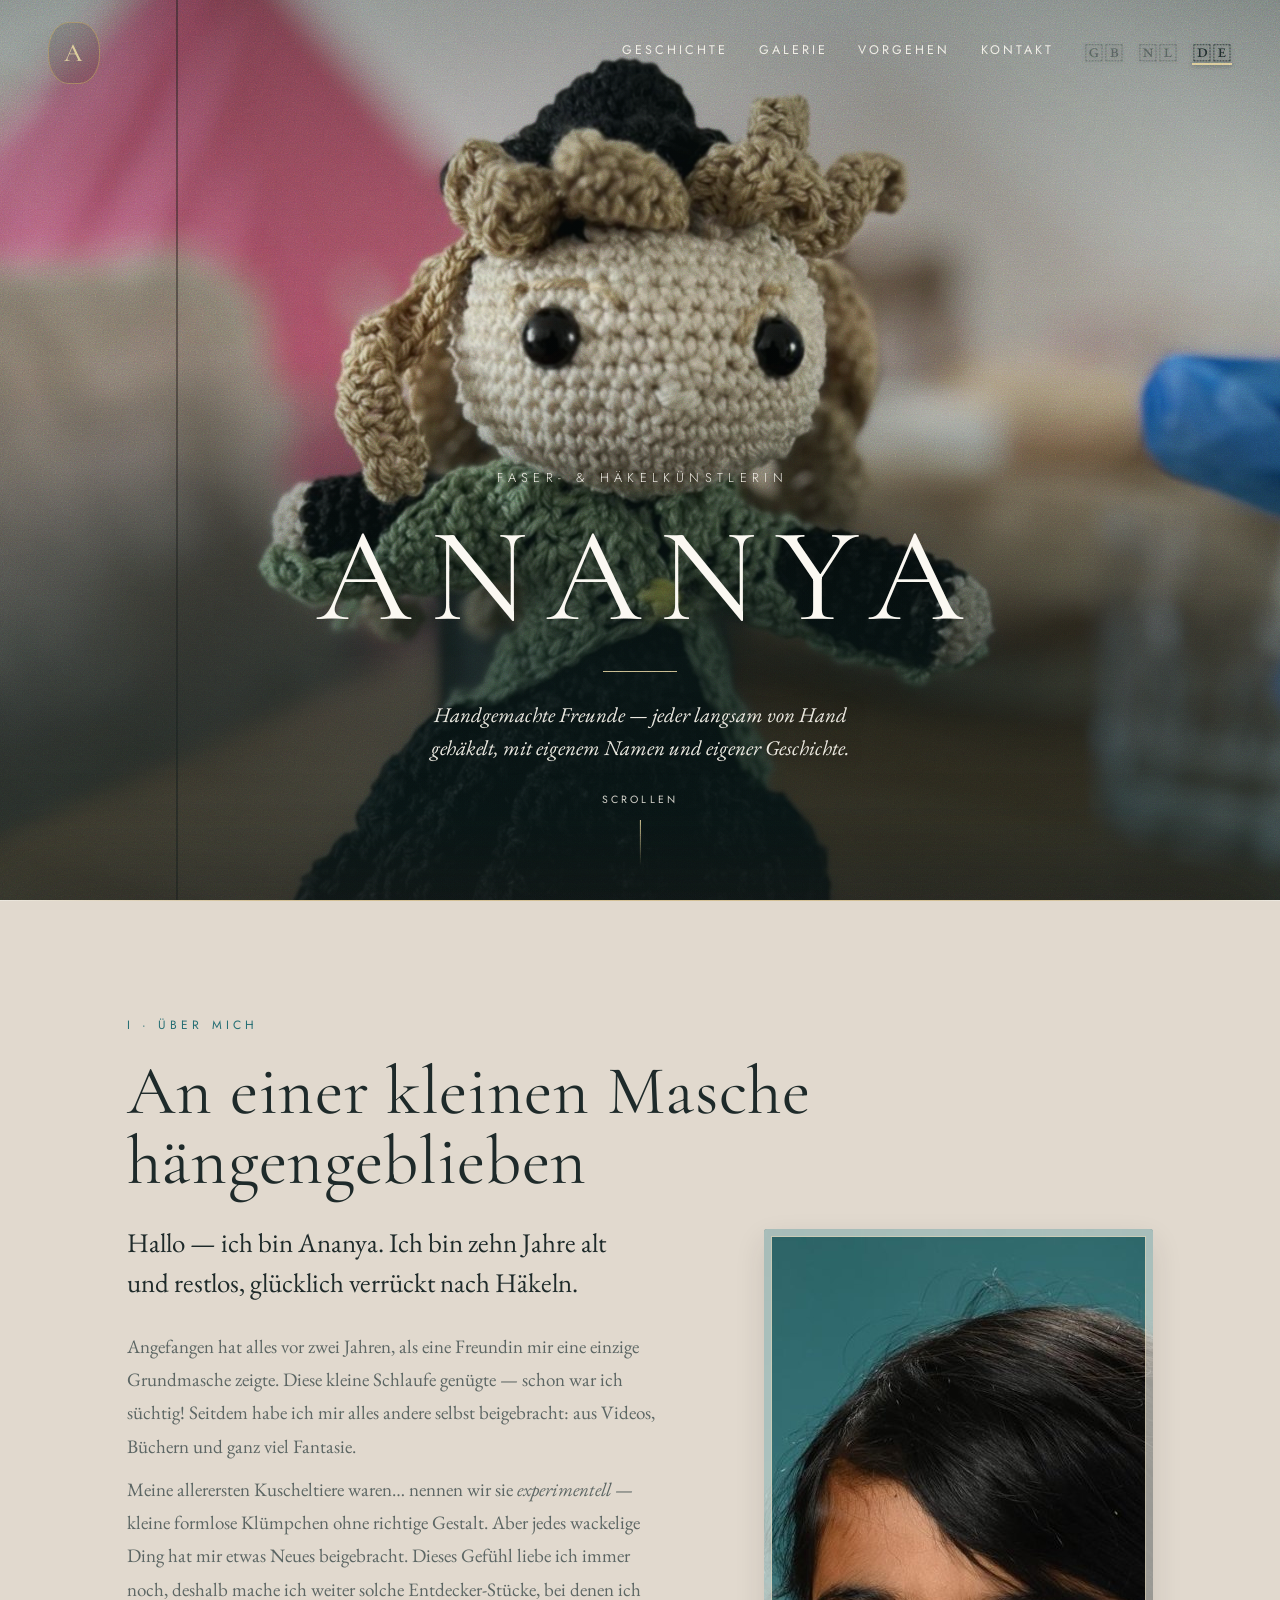
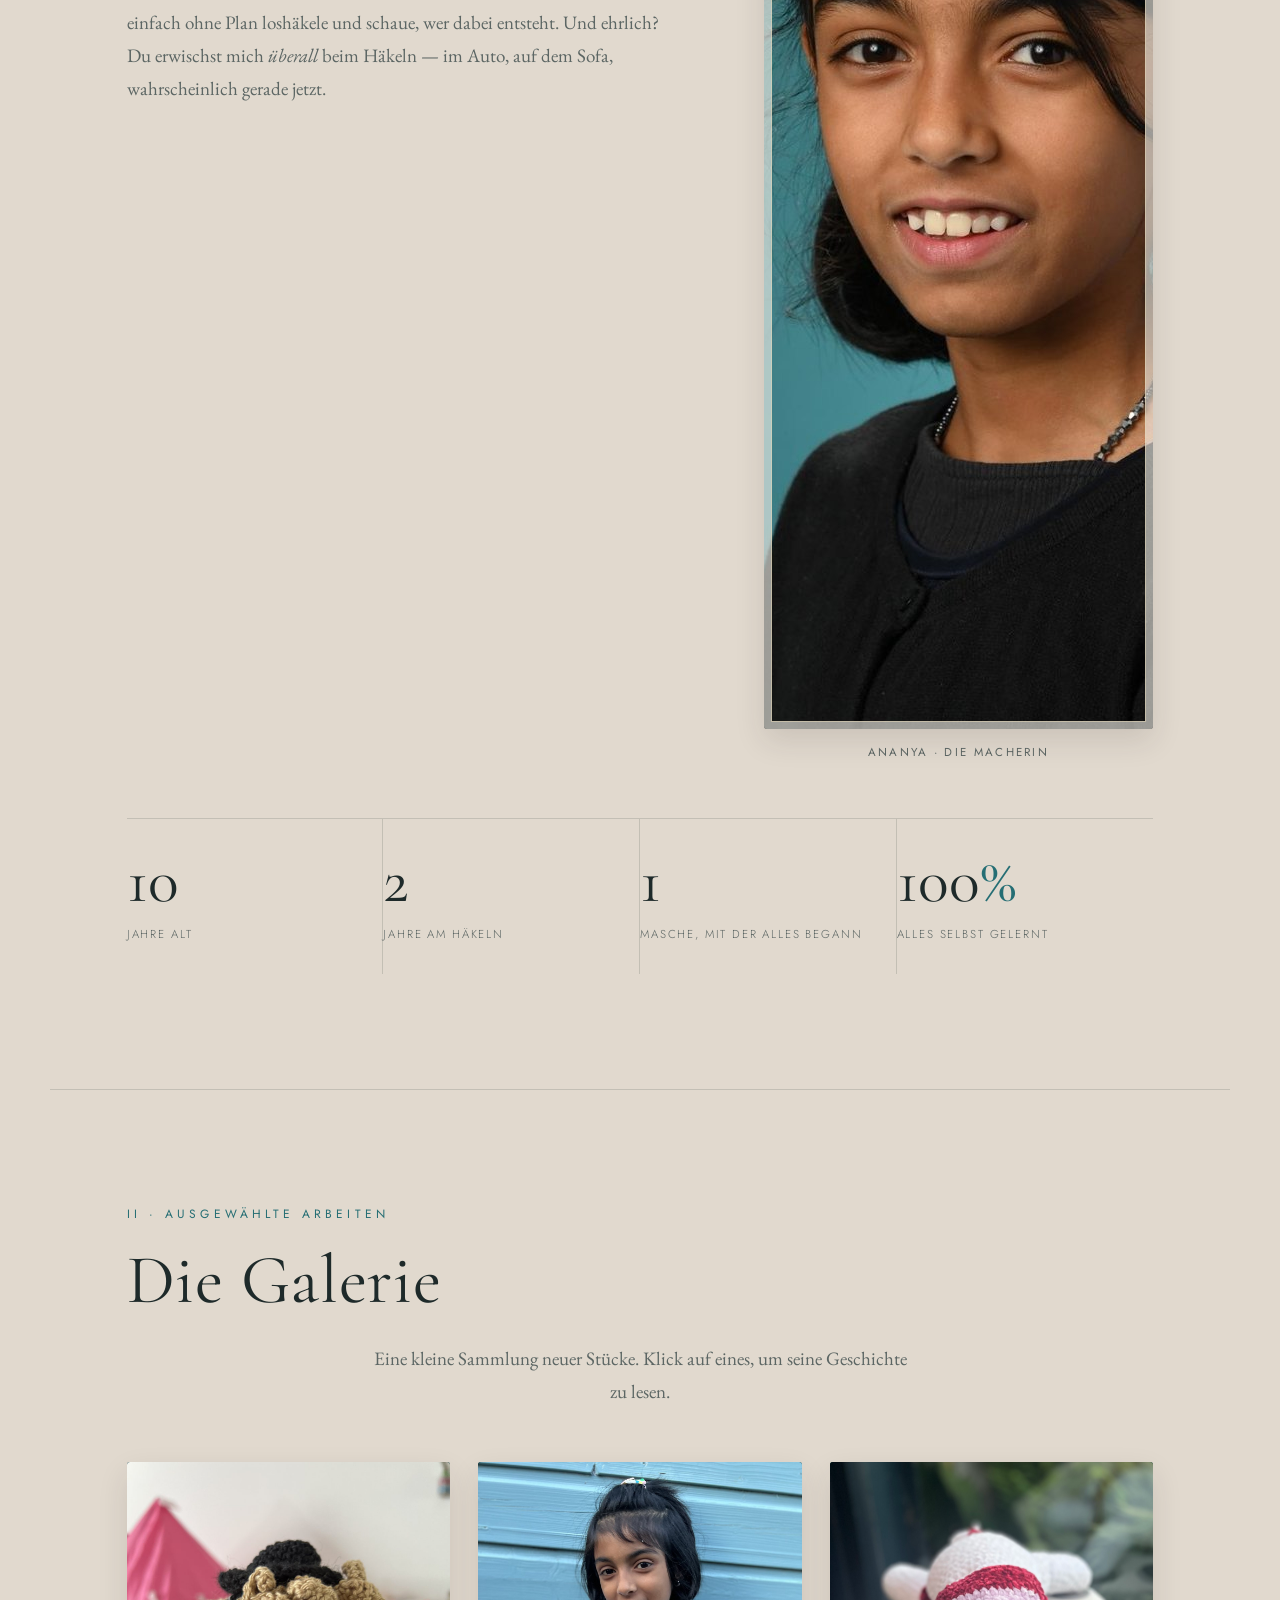
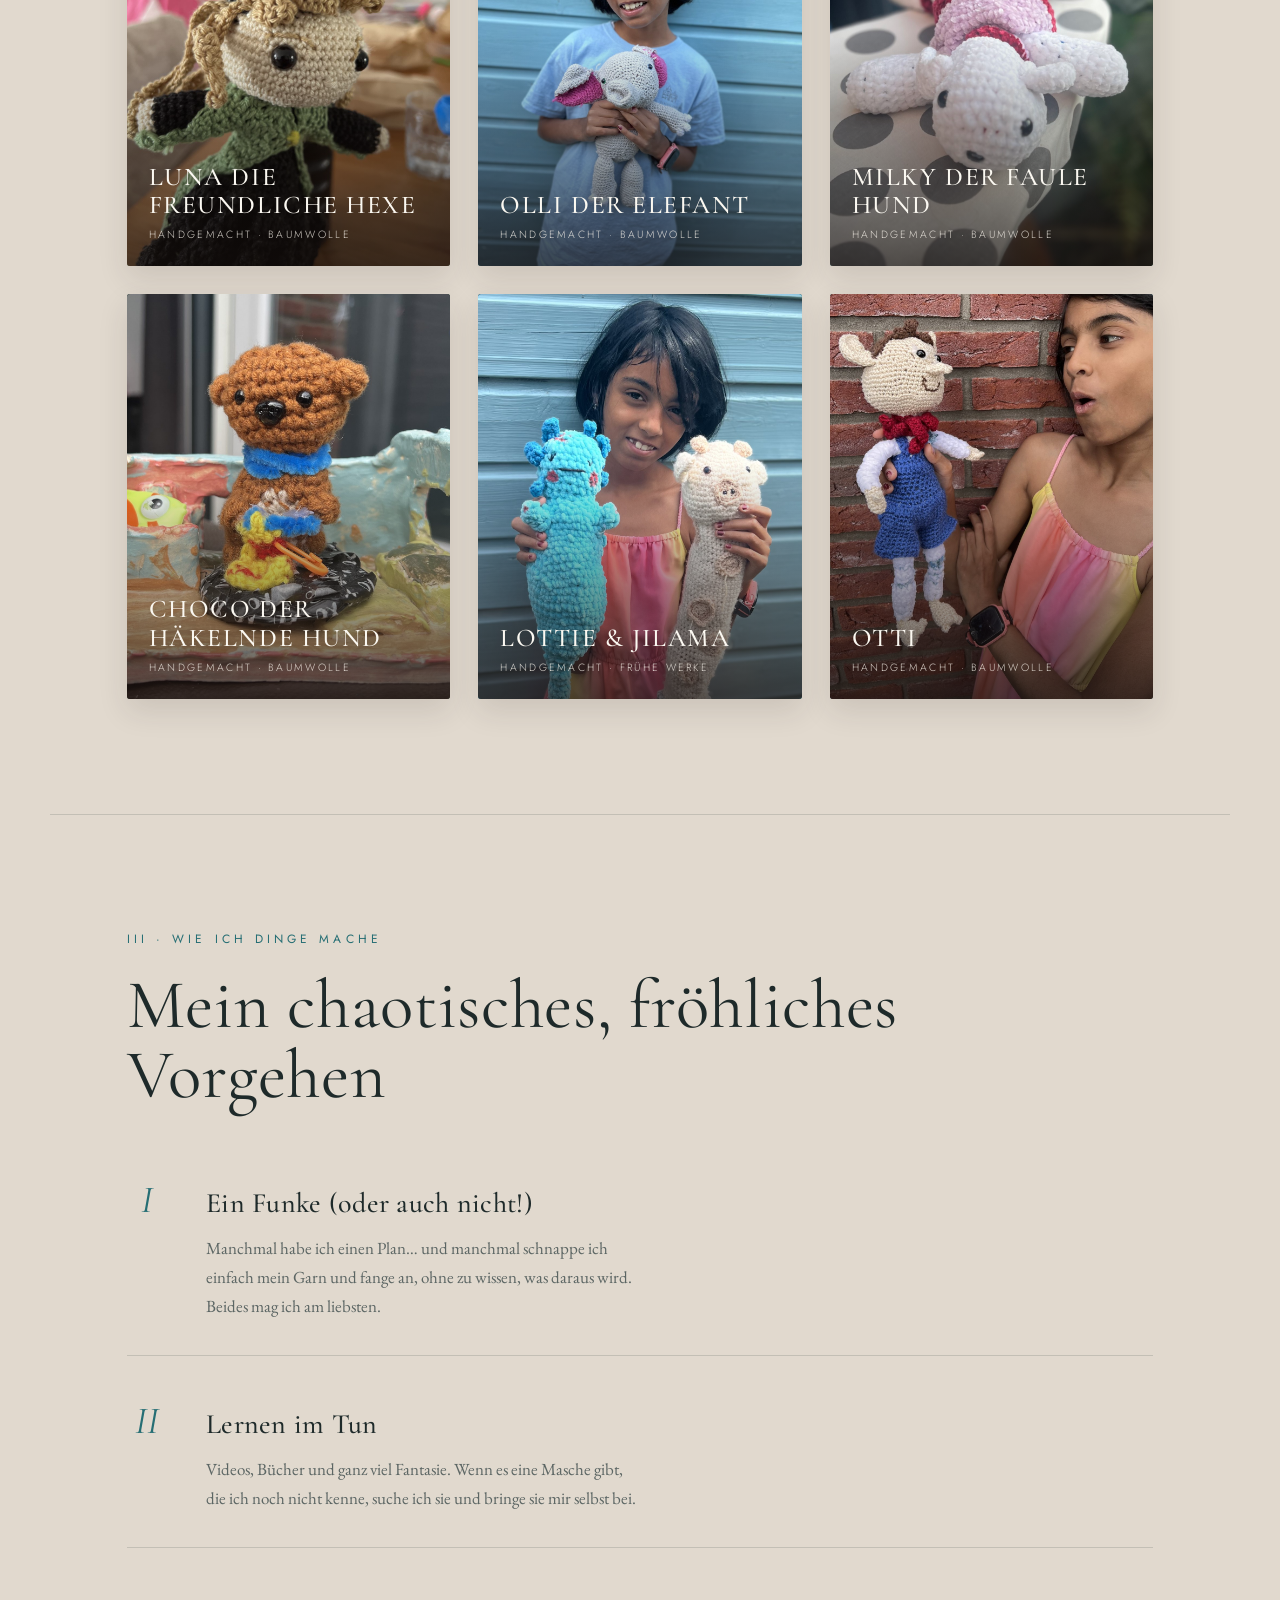
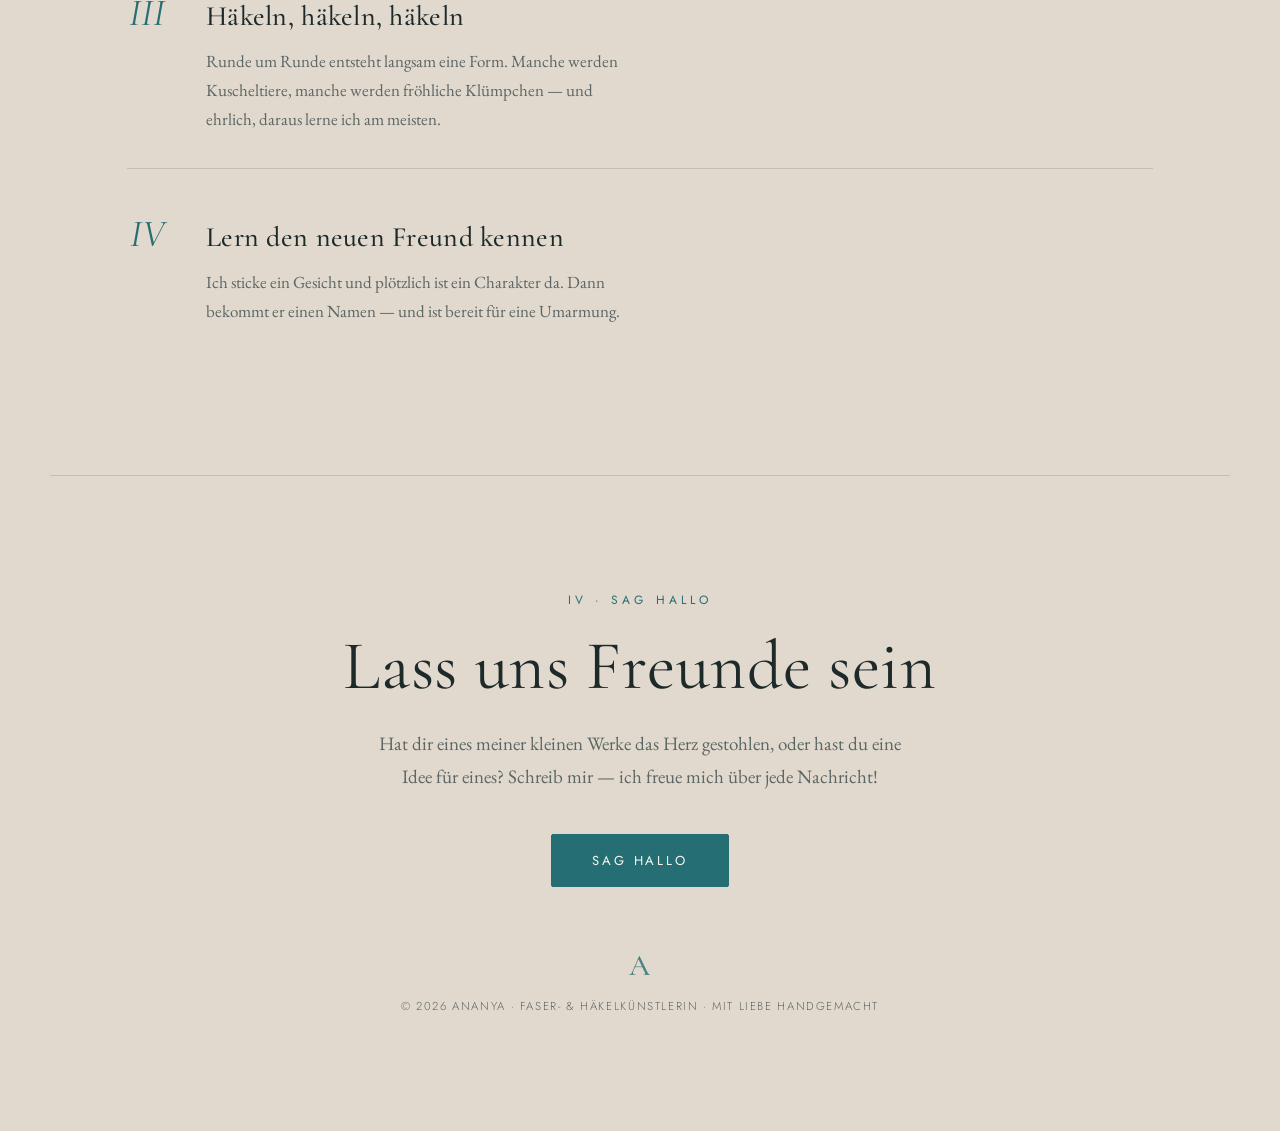
==== commit 75f032d0: "Mark Otti as finished; new card photo, keep old photo in lightbox - Card face now uses the new finis" ====
--- a/de.html
+++ b/de.html
@@ -207,20 +207,20 @@
             </span>
           </button>
 
-          <!-- OTTI — nächstes Projekt -->
-          <button class="piece" type="button" role="listitem"
-                  style="--photo:url('images/gallery-02.jpg')"
+          <!-- OTTI — fertig -->
+          <button class="piece" type="button" role="listitem"
+                  style="--photo:url('images/gallery-08.jpg')"
+                  data-lb-photo="images/gallery-02.jpg"
                   data-title="Otti"
-                  data-yarn="Baumwolle — Petrol &amp; Anthrazit"
+                  data-yarn="Baumwolle — Blau, Creme &amp; Rot"
                   data-stitch="Amigurumi, feste Maschen in Runden"
                   data-swatch="b"
-                  data-story="Otti ist der kleine Freund, den ich als Nächstes mache — ein fröhlicher Kerl in petrolfarbener Latzhose und einem schlaffen grauen Hut. Auf dieses Projekt freue ich mich am meisten, und er kommt in die Galerie, sobald er fertig ist!">
-            <span class="piece__badge">Nächstes Projekt</span>
+                  data-story="Otti ist fertig! Er war der kleine Freund, auf den ich mich am meisten gefreut habe — ein fröhlicher Kerl mit rotem Schal und blauer Latzhose — und hier ist er nun endlich, ganz fertig und bereit für eine Umarmung.">
             <span class="piece__img" data-swatch="b"></span>
             <span class="piece__scrim"></span>
             <span class="piece__meta">
               <span class="piece__name">Otti</span>
-              <span class="piece__tag">Als Nächstes auf meiner Nadel</span>
+              <span class="piece__tag">Handgemacht · Baumwolle</span>
             </span>
           </button>
 
